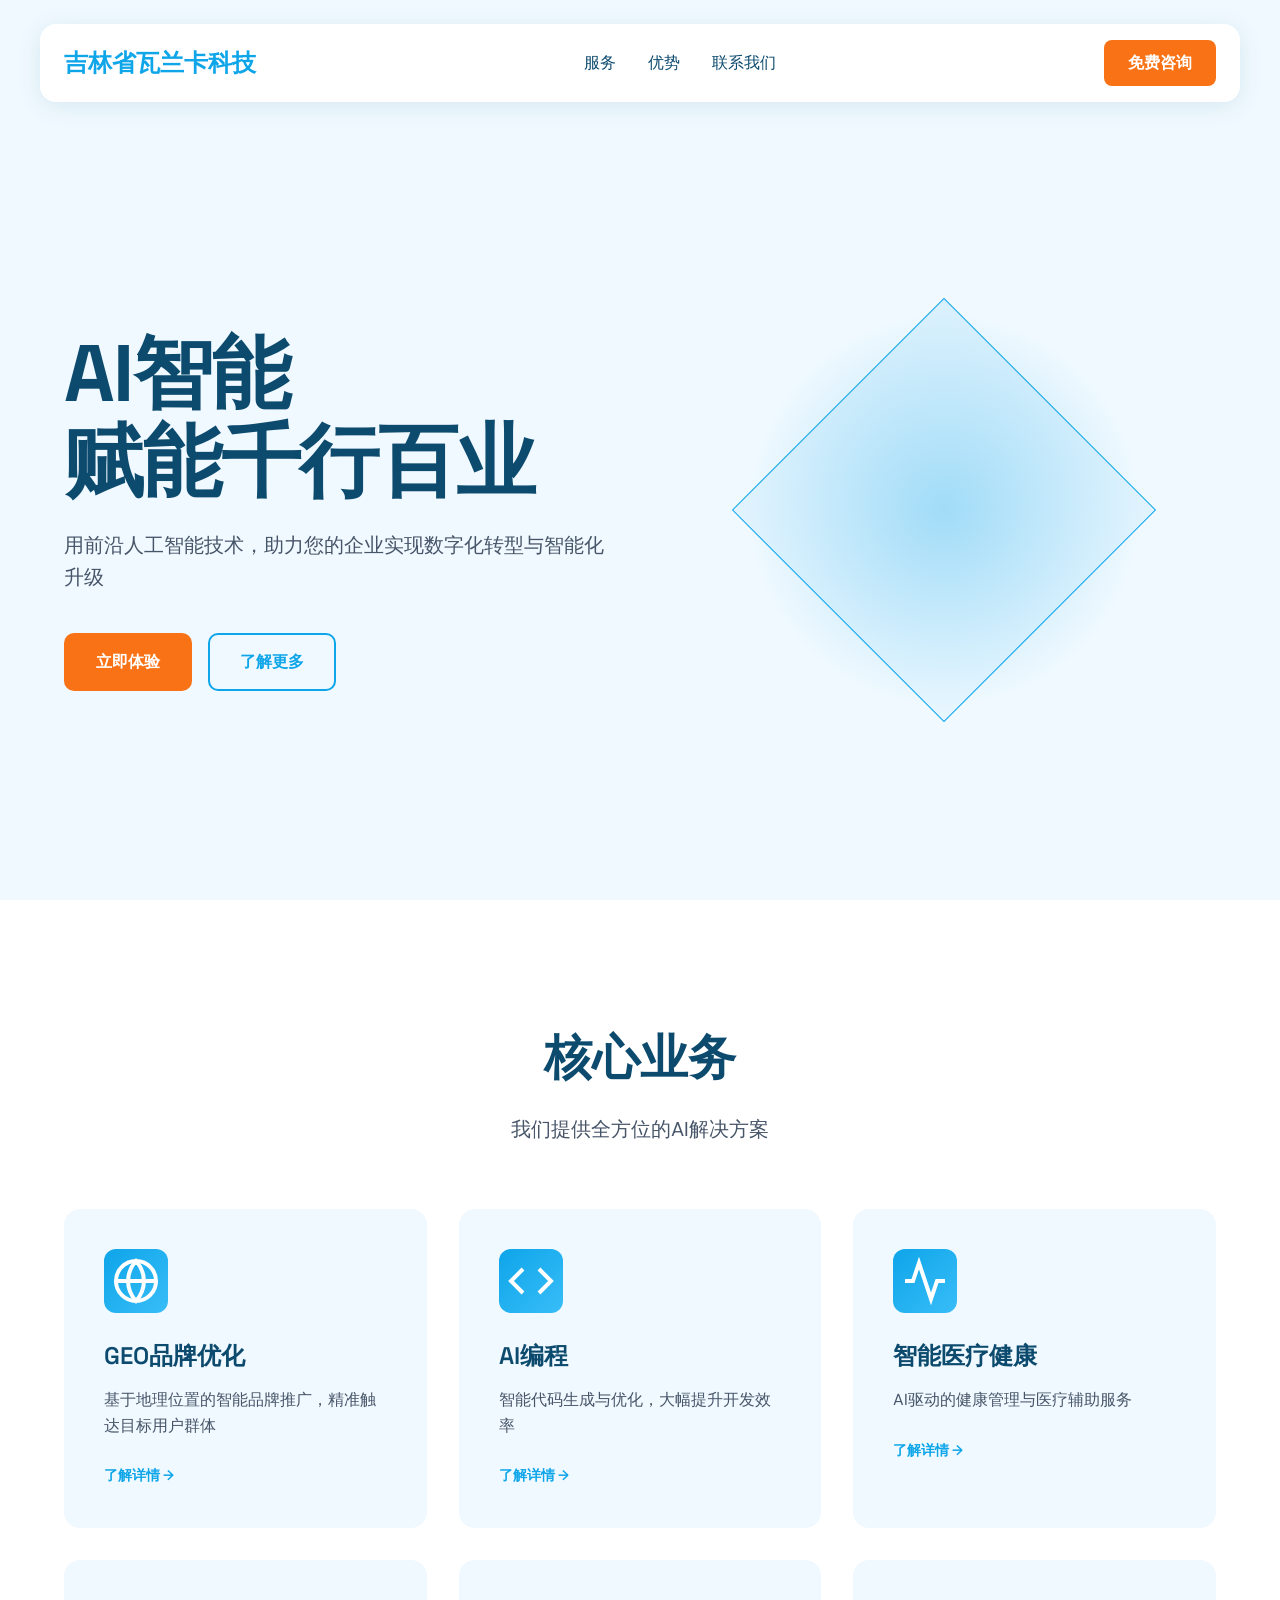
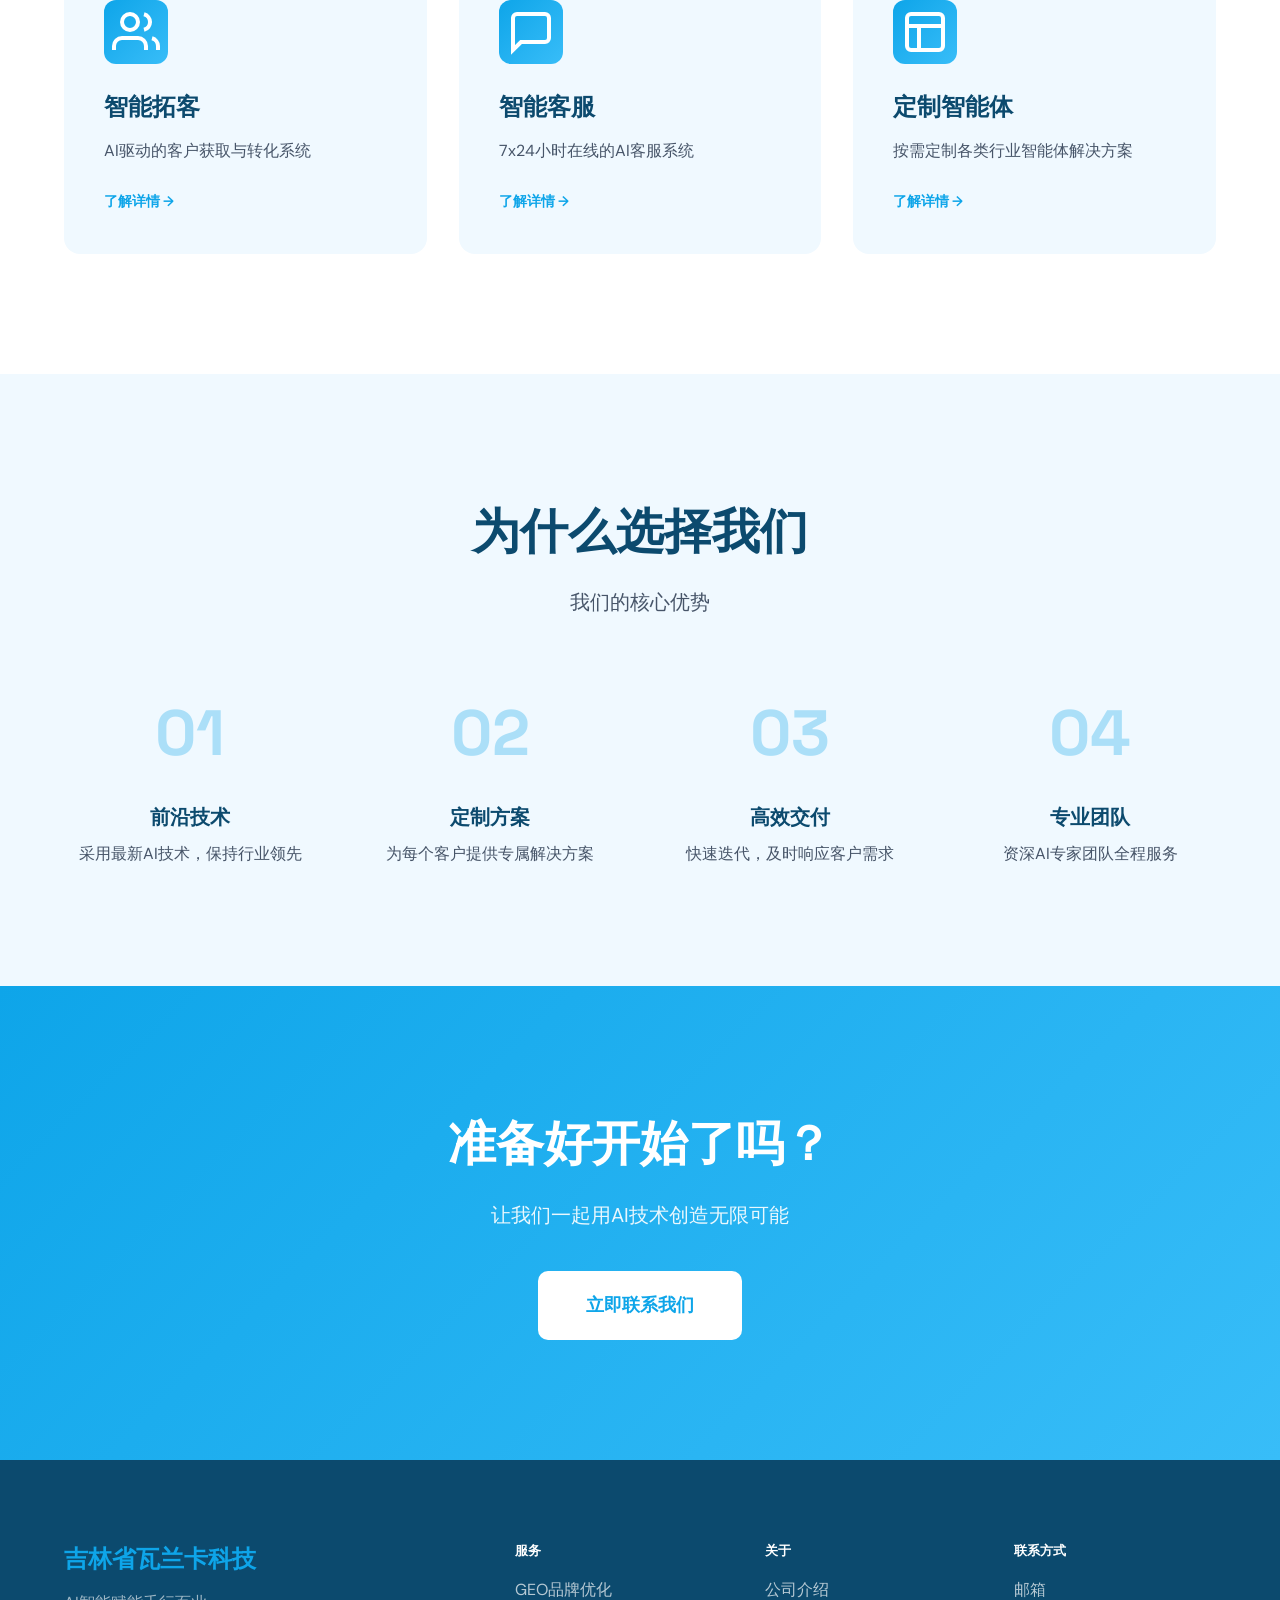
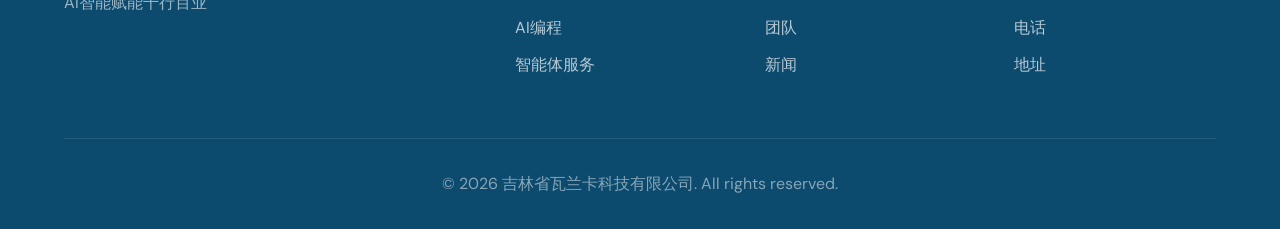
==== index.html @ bb0b6fd9 "01" ====
<!DOCTYPE html>
<html lang="zh-CN">
<head>
    <meta charset="UTF-8">
    <meta name="viewport" content="width=device-width, initial-scale=1.0">
    <title>吉林省瓦兰卡科技有限公司 - AI智能赋能千行百业</title>
    <link rel="stylesheet" href="styles.css">
    <link href="https://fonts.googleapis.com/css2?family=DM+Sans:wght@400;500;700&family=Space+Grotesk:wght@400;500;600;700&display=swap" rel="stylesheet">
</head>
<body>
    <nav class="navbar">
        <div class="nav-container">
            <div class="nav-logo">吉林省瓦兰卡科技</div>
            <div class="nav-menu">
                <a href="#services" class="nav-link">服务</a>
                <a href="#advantages" class="nav-link">优势</a>
                <a href="contact.html" class="nav-link">联系我们</a>
            </div>
            <a href="contact.html" class="nav-cta">免费咨询</a>
        </div>
    </nav>

    <section class="hero">
        <div class="hero-container">
            <div class="hero-content">
                <h1 class="hero-title">AI智能<br>赋能千行百业</h1>
                <p class="hero-subtitle">用前沿人工智能技术，助力您的企业实现数字化转型与智能化升级</p>
                <div class="hero-actions">
                    <a href="contact.html" class="btn-primary">立即体验</a>
                    <a href="#services" class="btn-secondary">了解更多</a>
                </div>
            </div>
            <div class="hero-visual">
                <div class="visual-glow"></div>
                <div class="visual-grid"></div>
            </div>
        </div>
    </section>

    <section id="services" class="services">
        <div class="container">
            <div class="section-header">
                <h2 class="section-title">核心业务</h2>
                <p class="section-subtitle">我们提供全方位的AI解决方案</p>
            </div>
            <div class="services-grid">
                <a href="geo-brand-optimization.html" class="service-card">
                    <div class="service-icon">
                        <svg width="48" height="48" viewBox="0 0 24 24" fill="none" stroke="currentColor" stroke-width="2">
                            <circle cx="12" cy="12" r="10"></circle>
                            <line x1="2" y1="12" x2="22" y2="12"></line>
                            <path d="M12 2a15.3 15.3 0 0 1 4 10 15.3 15.3 0 0 1-4 10 15.3 15.3 0 0 1-4-10 15.3 15.3 0 0 1 4-10z"></path>
                        </svg>
                    </div>
                    <h3 class="service-title">GEO品牌优化</h3>
                    <p class="service-desc">基于地理位置的智能品牌推广，精准触达目标用户群体</p>
                    <div class="service-button">了解详情 →</div>
                </a>
                <a href="ai-programming.html" class="service-card">
                    <div class="service-icon">
                        <svg width="48" height="48" viewBox="0 0 24 24" fill="none" stroke="currentColor" stroke-width="2">
                            <polyline points="16 18 22 12 16 6"></polyline>
                            <polyline points="8 6 2 12 8 18"></polyline>
                        </svg>
                    </div>
                    <h3 class="service-title">AI编程</h3>
                    <p class="service-desc">智能代码生成与优化，大幅提升开发效率</p>
                    <div class="service-button">了解详情 →</div>
                </a>
                <a href="ai-healthcare.html" class="service-card">
                    <div class="service-icon">
                        <svg width="48" height="48" viewBox="0 0 24 24" fill="none" stroke="currentColor" stroke-width="2">
                            <path d="M22 12h-4l-3 9L9 3l-3 9H2"></path>
                        </svg>
                    </div>
                    <h3 class="service-title">智能医疗健康</h3>
                    <p class="service-desc">AI驱动的健康管理与医疗辅助服务</p>
                    <div class="service-button">了解详情 →</div>
                </a>
                <a href="ai-customer-acquisition.html" class="service-card">
                    <div class="service-icon">
                        <svg width="48" height="48" viewBox="0 0 24 24" fill="none" stroke="currentColor" stroke-width="2">
                            <path d="M17 21v-2a4 4 0 0 0-4-4H5a4 4 0 0 0-4 4v2"></path>
                            <circle cx="9" cy="7" r="4"></circle>
                            <path d="M23 21v-2a4 4 0 0 0-3-3.87"></path>
                            <path d="M16 3.13a4 4 0 0 1 0 7.75"></path>
                        </svg>
                    </div>
                    <h3 class="service-title">智能拓客</h3>
                    <p class="service-desc">AI驱动的客户获取与转化系统</p>
                    <div class="service-button">了解详情 →</div>
                </a>
                <a href="ai-customer-service.html" class="service-card">
                    <div class="service-icon">
                        <svg width="48" height="48" viewBox="0 0 24 24" fill="none" stroke="currentColor" stroke-width="2">
                            <path d="M21 15a2 2 0 0 1-2 2H7l-4 4V5a2 2 0 0 1 2-2h14a2 2 0 0 1 2 2z"></path>
                        </svg>
                    </div>
                    <h3 class="service-title">智能客服</h3>
                    <p class="service-desc">7x24小时在线的AI客服系统</p>
                    <div class="service-button">了解详情 →</div>
                </a>
                <a href="custom-ai-agents.html" class="service-card">
                    <div class="service-icon">
                        <svg width="48" height="48" viewBox="0 0 24 24" fill="none" stroke="currentColor" stroke-width="2">
                            <rect x="3" y="3" width="18" height="18" rx="2" ry="2"></rect>
                            <line x1="3" y1="9" x2="21" y2="9"></line>
                            <line x1="9" y1="21" x2="9" y2="9"></line>
                        </svg>
                    </div>
                    <h3 class="service-title">定制智能体</h3>
                    <p class="service-desc">按需定制各类行业智能体解决方案</p>
                    <div class="service-button">了解详情 →</div>
                </a>
            </div>
        </div>
    </section>

    <section id="advantages" class="advantages">
        <div class="container">
            <div class="section-header">
                <h2 class="section-title">为什么选择我们</h2>
                <p class="section-subtitle">我们的核心优势</p>
            </div>
            <div class="advantages-grid">
                <div class="advantage-item">
                    <div class="advantage-number">01</div>
                    <h3 class="advantage-title">前沿技术</h3>
                    <p class="advantage-desc">采用最新AI技术，保持行业领先</p>
                </div>
                <div class="advantage-item">
                    <div class="advantage-number">02</div>
                    <h3 class="advantage-title">定制方案</h3>
                    <p class="advantage-desc">为每个客户提供专属解决方案</p>
                </div>
                <div class="advantage-item">
                    <div class="advantage-number">03</div>
                    <h3 class="advantage-title">高效交付</h3>
                    <p class="advantage-desc">快速迭代，及时响应客户需求</p>
                </div>
                <div class="advantage-item">
                    <div class="advantage-number">04</div>
                    <h3 class="advantage-title">专业团队</h3>
                    <p class="advantage-desc">资深AI专家团队全程服务</p>
                </div>
            </div>
        </div>
    </section>

    <section id="contact" class="contact">
        <div class="container">
            <div class="contact-content">
                <h2 class="contact-title">准备好开始了吗？</h2>
                <p class="contact-desc">让我们一起用AI技术创造无限可能</p>
                <a href="contact.html" class="btn-primary btn-large">立即联系我们</a>
            </div>
        </div>
    </section>

    <footer class="footer">
        <div class="container">
            <div class="footer-grid">
                <div class="footer-col">
                    <h4 class="footer-title">吉林省瓦兰卡科技</h4>
                    <p class="footer-desc">AI智能赋能千行百业</p>
                </div>
                <div class="footer-col">
                    <h5 class="footer-heading">服务</h5>
                    <a href="#" class="footer-link">GEO品牌优化</a>
                    <a href="#" class="footer-link">AI编程</a>
                    <a href="#" class="footer-link">智能体服务</a>
                </div>
                <div class="footer-col">
                    <h5 class="footer-heading">关于</h5>
                    <a href="#" class="footer-link">公司介绍</a>
                    <a href="#" class="footer-link">团队</a>
                    <a href="#" class="footer-link">新闻</a>
                </div>
                <div class="footer-col">
                    <h5 class="footer-heading">联系方式</h5>
                    <a href="#" class="footer-link">邮箱</a>
                    <a href="#" class="footer-link">电话</a>
                    <a href="#" class="footer-link">地址</a>
                </div>
            </div>
            <div class="footer-bottom">
                <p>&copy; 2026 吉林省瓦兰卡科技有限公司. All rights reserved.</p>
            </div>
        </div>
    </footer>

    <script src="script.js"></script>
</body>
</html>
---- styles.css ----
* {
    margin: 0;
    padding: 0;
    box-sizing: border-box;
}

:root {
    --primary: #0EA5E9;
    --secondary: #38BDF8;
    --cta: #F97316;
    --bg: #F0F9FF;
    --text: #0C4A6E;
    --text-light: #475569;
    --white: #FFFFFF;
    --shadow: rgba(12, 74, 110, 0.1);
}

html {
    scroll-behavior: smooth;
}

body {
    font-family: 'DM Sans', sans-serif;
    background-color: var(--bg);
    color: var(--text);
    line-height: 1.6;
}

.container {
    max-width: 1200px;
    margin: 0 auto;
    padding: 0 24px;
}

.navbar {
    position: fixed;
    top: 24px;
    left: 50%;
    transform: translateX(-50%);
    width: calc(100% - 48px);
    max-width: 1200px;
    background: rgba(255, 255, 255, 0.95);
    backdrop-filter: blur(20px);
    border-radius: 16px;
    box-shadow: 0 4px 24px var(--shadow);
    z-index: 1000;
    padding: 16px 24px;
}

.nav-container {
    display: flex;
    justify-content: space-between;
    align-items: center;
}

.nav-logo {
    font-family: 'Space Grotesk', sans-serif;
    font-size: 1.5rem;
    font-weight: 700;
    color: var(--primary);
}

.nav-menu {
    display: flex;
    gap: 32px;
}

.nav-link {
    color: var(--text);
    text-decoration: none;
    font-weight: 500;
    transition: color 0.2s ease;
    cursor: pointer;
}

.nav-link:hover {
    color: var(--primary);
}

.nav-cta {
    background: var(--cta);
    color: var(--white);
    border: none;
    padding: 10px 24px;
    border-radius: 8px;
    font-weight: 600;
    cursor: pointer;
    transition: transform 0.2s ease, box-shadow 0.2s ease;
    text-decoration: none;
    display: inline-block;
}

.nav-cta:hover {
    transform: translateY(-2px);
    box-shadow: 0 8px 20px rgba(249, 115, 22, 0.3);
}

.hero {
    min-height: 100vh;
    display: flex;
    align-items: center;
    padding-top: 120px;
    position: relative;
    overflow: hidden;
}

.hero-container {
    max-width: 1200px;
    margin: 0 auto;
    padding: 0 24px;
    display: grid;
    grid-template-columns: 1fr 1fr;
    gap: 64px;
    align-items: center;
}

.hero-title {
    font-family: 'Space Grotesk', sans-serif;
    font-size: clamp(3rem, 10vw, 5rem);
    font-weight: 700;
    line-height: 1.1;
    letter-spacing: -0.02em;
    margin-bottom: 24px;
}

.hero-subtitle {
    font-size: 1.25rem;
    color: var(--text-light);
    margin-bottom: 40px;
}

.hero-actions {
    display: flex;
    gap: 16px;
    flex-wrap: wrap;
}

.btn-primary {
    background: var(--cta);
    color: var(--white);
    border: none;
    padding: 16px 32px;
    border-radius: 10px;
    font-size: 1rem;
    font-weight: 600;
    cursor: pointer;
    transition: all 0.2s ease;
    text-decoration: none;
    display: inline-block;
}

.btn-primary:hover {
    transform: translateY(-2px);
    box-shadow: 0 12px 28px rgba(249, 115, 22, 0.35);
}

.btn-secondary {
    background: transparent;
    color: var(--primary);
    border: 2px solid var(--primary);
    padding: 14px 30px;
    border-radius: 10px;
    font-size: 1rem;
    font-weight: 600;
    cursor: pointer;
    transition: all 0.2s ease;
    text-decoration: none;
    display: inline-block;
}

.btn-secondary:hover {
    background: var(--primary);
    color: var(--white);
}

.btn-large {
    padding: 20px 48px;
    font-size: 1.125rem;
}

.hero-visual {
    position: relative;
    height: 500px;
    display: flex;
    align-items: center;
    justify-content: center;
}

.visual-glow {
    position: absolute;
    width: 400px;
    height: 400px;
    background: radial-gradient(circle, rgba(14, 165, 233, 0.3) 0%, transparent 70%);
    border-radius: 50%;
    animation: pulse 4s ease-in-out infinite;
}

.visual-grid {
    position: relative;
    width: 300px;
    height: 300px;
    border: 1px solid var(--primary);
    background: linear-gradient(135deg, rgba(14, 165, 233, 0.1) 0%, rgba(56, 189, 248, 0.05) 100%);
    transform: rotate(45deg);
    animation: rotate 20s linear infinite;
}

@keyframes pulse {
    0%, 100% { transform: scale(1); opacity: 0.6; }
    50% { transform: scale(1.2); opacity: 0.3; }
}

@keyframes rotate {
    from { transform: rotate(45deg); }
    to { transform: rotate(405deg); }
}

.section-header {
    text-align: center;
    margin-bottom: 64px;
}

.section-title {
    font-family: 'Space Grotesk', sans-serif;
    font-size: 3rem;
    font-weight: 700;
    margin-bottom: 16px;
}

.section-subtitle {
    font-size: 1.25rem;
    color: var(--text-light);
}

.services {
    padding: 120px 0;
    background: var(--white);
}

.services-grid {
    display: grid;
    grid-template-columns: repeat(3, 1fr);
    gap: 32px;
}

.service-card {
    background: var(--bg);
    padding: 40px;
    border-radius: 16px;
    transition: all 0.3s ease;
    cursor: pointer;
    text-decoration: none;
    color: inherit;
    display: block;
}

.service-card:hover {
    transform: translateY(-8px);
    box-shadow: 0 20px 40px var(--shadow);
}

.service-icon {
    width: 64px;
    height: 64px;
    background: linear-gradient(135deg, var(--primary), var(--secondary));
    border-radius: 12px;
    display: flex;
    align-items: center;
    justify-content: center;
    color: var(--white);
    margin-bottom: 24px;
}

.service-title {
    font-family: 'Space Grotesk', sans-serif;
    font-size: 1.5rem;
    font-weight: 600;
    margin-bottom: 12px;
}

.service-desc {
    color: var(--text-light);
    margin-bottom: 24px;
}

.service-button {
    display: inline-block;
    color: var(--primary);
    font-weight: 600;
    font-size: 0.875rem;
    transition: transform 0.2s ease;
}

.service-card:hover .service-button {
    transform: translateX(8px);
}

.advantages {
    padding: 120px 0;
}

.advantages-grid {
    display: grid;
    grid-template-columns: repeat(4, 1fr);
    gap: 48px;
}

.advantage-item {
    text-align: center;
}

.advantage-number {
    font-family: 'Space Grotesk', sans-serif;
    font-size: 4rem;
    font-weight: 700;
    color: var(--primary);
    opacity: 0.3;
    margin-bottom: 16px;
}

.advantage-title {
    font-family: 'Space Grotesk', sans-serif;
    font-size: 1.25rem;
    font-weight: 600;
    margin-bottom: 8px;
}

.advantage-desc {
    color: var(--text-light);
}

.service-detail {
    padding: 80px 0;
    background: var(--white);
}

.detail-content {
    max-width: 800px;
    margin: 0 auto;
}

.detail-content h2 {
    font-family: 'Space Grotesk', sans-serif;
    font-size: 2rem;
    font-weight: 700;
    margin-bottom: 24px;
    color: var(--text);
}

.detail-content h3 {
    font-family: 'Space Grotesk', sans-serif;
    font-size: 1.5rem;
    font-weight: 600;
    margin: 40px 0 16px;
    color: var(--text);
}

.detail-content p {
    font-size: 1.125rem;
    line-height: 1.7;
    color: var(--text-light);
    margin-bottom: 24px;
}

.detail-content ul {
    list-style: none;
    margin: 24px 0;
}

.detail-content ul li {
    position: relative;
    padding-left: 32px;
    margin-bottom: 12px;
    font-size: 1.125rem;
    color: var(--text-light);
}

.detail-content ul li::before {
    content: '✓';
    position: absolute;
    left: 0;
    color: var(--primary);
    font-weight: bold;
    font-size: 1.25rem;
}

.contact-info {
    padding: 80px 0;
    background: var(--white);
}

.contact-grid {
    display: grid;
    grid-template-columns: repeat(4, 1fr);
    gap: 32px;
}

.contact-item {
    text-align: center;
    padding: 40px 24px;
    background: var(--bg);
    border-radius: 16px;
    transition: all 0.3s ease;
}

.contact-item:hover {
    transform: translateY(-8px);
    box-shadow: 0 20px 40px var(--shadow);
}

.contact-icon {
    width: 64px;
    height: 64px;
    background: linear-gradient(135deg, var(--primary), var(--secondary));
    border-radius: 12px;
    display: flex;
    align-items: center;
    justify-content: center;
    color: var(--white);
    margin: 0 auto 24px;
}

.contact-title {
    font-family: 'Space Grotesk', sans-serif;
    font-size: 1.25rem;
    font-weight: 600;
    margin-bottom: 8px;
}

.contact-value {
    color: var(--text-light);
}

.contact-form {
    padding: 80px 0;
    background: var(--bg);
}

.form-content {
    max-width: 600px;
    margin: 0 auto;
}

.form-content h2 {
    font-family: 'Space Grotesk', sans-serif;
    font-size: 2rem;
    font-weight: 700;
    margin-bottom: 40px;
    text-align: center;
}

.form-group {
    margin-bottom: 24px;
}

.form-group label {
    display: block;
    font-weight: 600;
    margin-bottom: 8px;
    color: var(--text);
}

.form-group input,
.form-group textarea {
    width: 100%;
    padding: 12px 16px;
    border: 2px solid rgba(14, 165, 233, 0.2);
    border-radius: 8px;
    font-size: 1rem;
    transition: all 0.2s ease;
}

.form-group input:focus,
.form-group textarea:focus {
    outline: none;
    border-color: var(--primary);
    box-shadow: 0 0 0 3px rgba(14, 165, 233, 0.1);
}

.form-group textarea {
    resize: vertical;
    min-height: 120px;
}

.contact {
    padding: 120px 0;
    background: linear-gradient(135deg, var(--primary) 0%, var(--secondary) 100%);
    text-align: center;
}

.contact-content {
    max-width: 600px;
    margin: 0 auto;
}

.contact-title {
    font-family: 'Space Grotesk', sans-serif;
    font-size: 3rem;
    font-weight: 700;
    color: var(--white);
    margin-bottom: 16px;
}

.contact-desc {
    font-size: 1.25rem;
    color: rgba(255, 255, 255, 0.9);
    margin-bottom: 40px;
}

.contact .btn-primary {
    background: var(--white);
    color: var(--primary);
}

.contact .btn-primary:hover {
    box-shadow: 0 12px 28px rgba(0, 0, 0, 0.2);
}

.footer {
    padding: 80px 0 32px;
    background: var(--text);
    color: rgba(255, 255, 255, 0.8);
}

.footer-grid {
    display: grid;
    grid-template-columns: 2fr 1fr 1fr 1fr;
    gap: 48px;
    margin-bottom: 48px;
}

.footer-title {
    font-family: 'Space Grotesk', sans-serif;
    font-size: 1.5rem;
    font-weight: 700;
    color: var(--primary);
    margin-bottom: 12px;
}

.footer-desc {
    color: rgba(255, 255, 255, 0.6);
}

.footer-heading {
    font-weight: 600;
    margin-bottom: 16px;
    color: var(--white);
}

.footer-link {
    display: block;
    color: rgba(255, 255, 255, 0.7);
    text-decoration: none;
    margin-bottom: 12px;
    transition: color 0.2s ease;
    cursor: pointer;
}

.footer-link:hover {
    color: var(--primary);
}

.footer-bottom {
    padding-top: 32px;
    border-top: 1px solid rgba(255, 255, 255, 0.1);
    text-align: center;
    color: rgba(255, 255, 255, 0.5);
}

@media (max-width: 1024px) {
    .hero-container {
        grid-template-columns: 1fr;
        text-align: center;
    }
    
    .hero-visual {
        height: 300px;
        order: -1;
    }
    
    .hero-actions {
        justify-content: center;
    }
    
    .services-grid {
        grid-template-columns: repeat(2, 1fr);
    }
    
    .advantages-grid {
        grid-template-columns: repeat(2, 1fr);
    }
    
    .footer-grid {
        grid-template-columns: repeat(2, 1fr);
    }
}

@media (max-width: 768px) {
    .navbar {
        top: 16px;
        width: calc(100% - 32px);
    }
    
    .nav-menu {
        display: none;
    }
    
    .services-grid {
        grid-template-columns: 1fr;
    }
    
    .advantages-grid {
        grid-template-columns: 1fr;
    }
    
    .contact-grid {
        grid-template-columns: 1fr;
    }
    
    .footer-grid {
        grid-template-columns: 1fr;
        text-align: center;
    }
    
    .section-title {
        font-size: 2rem;
    }
    
    .contact-title {
        font-size: 2rem;
    }
    
    .hero-actions {
        flex-direction: column;
        align-items: center;
    }
    
    .btn-primary,
    .btn-secondary {
        width: 100%;
        text-align: center;
    }
}
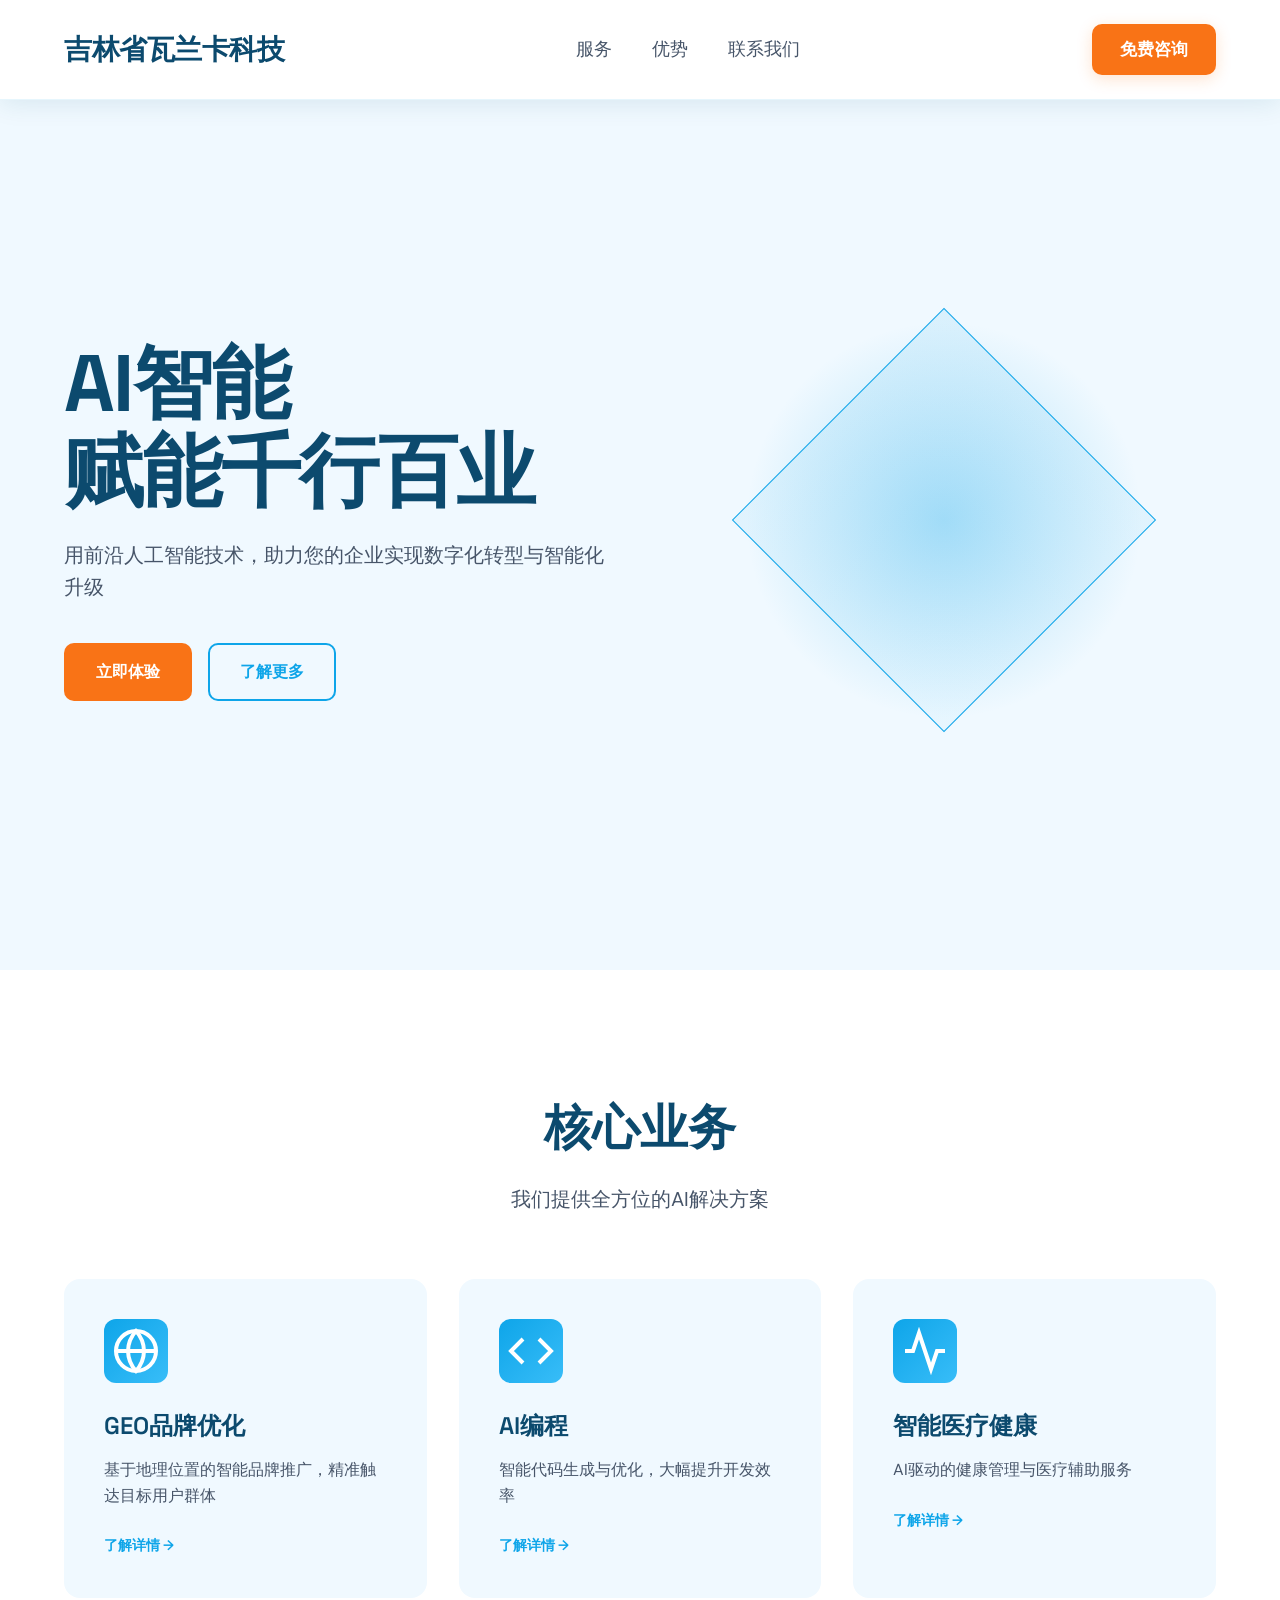
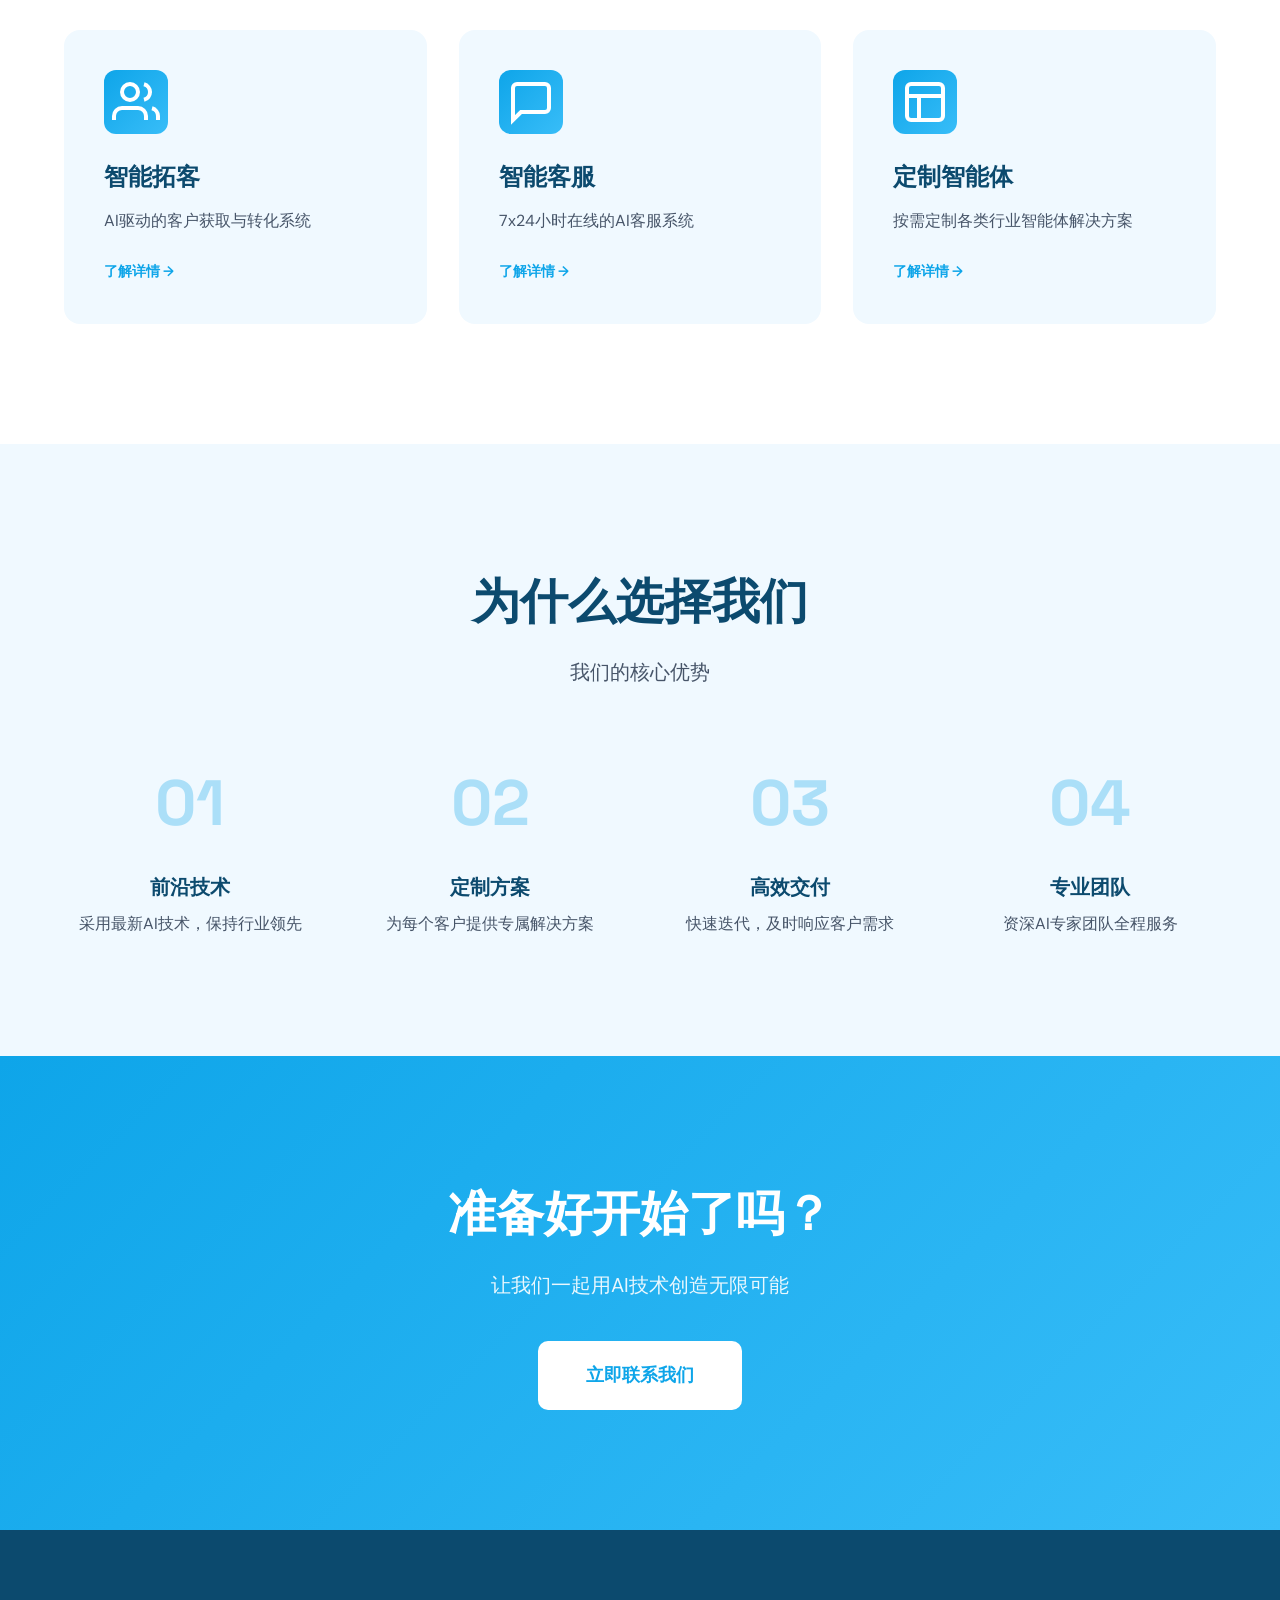
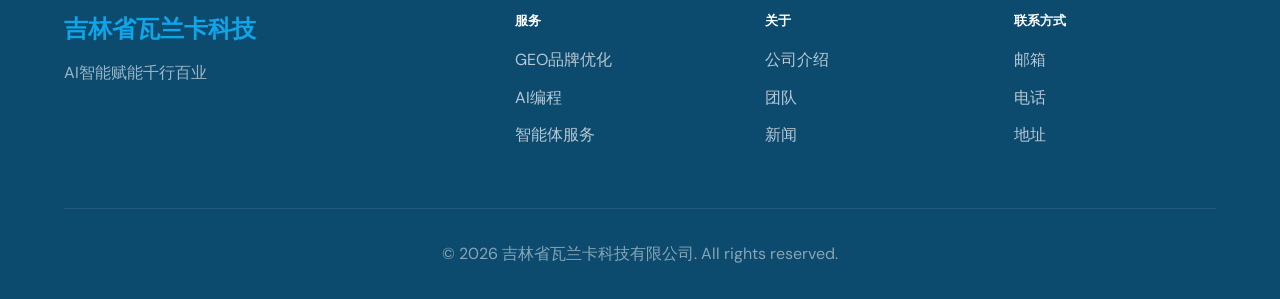
==== commit 00e72baa: "13" ====
--- a/index.html
+++ b/index.html
@@ -3,7 +3,10 @@
 <head>
     <meta charset="UTF-8">
     <meta name="viewport" content="width=device-width, initial-scale=1.0">
-    <title>吉林省瓦兰卡科技有限公司 - AI智能赋能千行百业</title>
+    <meta name="baidu-site-verification" content="codeva-WSMt9Bp4y4" />
+    <title>瓦兰卡人工智能科技有限公司 - AI智能赋能千行百业</title>
+    <meta name="description" content="瓦兰卡人工智能科技有限公司，专注于AI技术研发与应用，提供智能解决方案。">
+    <meta name="keywords" content="瓦兰卡人工智能, AI科技, 智能解决方案">
     <link rel="stylesheet" href="styles.css">
     <link href="https://fonts.googleapis.com/css2?family=DM+Sans:wght@400;500;700&family=Space+Grotesk:wght@400;500;600;700&display=swap" rel="stylesheet">
 </head>
--- a/styles.css
+++ b/styles.css
@@ -2,6 +2,11 @@
     margin: 0;
     padding: 0;
     box-sizing: border-box;
+}
+
+section {
+    margin: 0;
+    padding: 0;
 }
 
 :root {
@@ -24,6 +29,7 @@
     background-color: var(--bg);
     color: var(--text);
     line-height: 1.6;
+    padding-top: 70px;
 }
 
 .container {
@@ -34,60 +40,86 @@
 
 .navbar {
     position: fixed;
-    top: 24px;
-    left: 50%;
-    transform: translateX(-50%);
-    width: calc(100% - 48px);
-    max-width: 1200px;
-    background: rgba(255, 255, 255, 0.95);
+    top: 0;
+    left: 0;
+    right: 0;
+    background: rgba(255, 255, 255, 0.98);
     backdrop-filter: blur(20px);
-    border-radius: 16px;
-    box-shadow: 0 4px 24px var(--shadow);
+    border-bottom: 1px solid rgba(14, 165, 233, 0.1);
     z-index: 1000;
-    padding: 16px 24px;
+    padding: 24px 0;
+    transition: all 0.3s ease;
+    transform: translateY(0);
+}
+
+.navbar.hidden {
+    transform: translateY(-100%);
 }
 
 .nav-container {
     display: flex;
     justify-content: space-between;
     align-items: center;
+    max-width: 1200px;
+    margin: 0 auto;
+    padding: 0 24px;
 }
 
 .nav-logo {
     font-family: 'Space Grotesk', sans-serif;
-    font-size: 1.5rem;
-    font-weight: 700;
-    color: var(--primary);
+    font-size: 1.75rem;
+    font-weight: 700;
+    color: var(--text);
+    letter-spacing: -0.5px;
 }
 
 .nav-menu {
     display: flex;
-    gap: 32px;
+    gap: 40px;
 }
 
 .nav-link {
-    color: var(--text);
+    color: var(--text-light);
     text-decoration: none;
     font-weight: 500;
-    transition: color 0.2s ease;
-    cursor: pointer;
+    transition: all 0.2s ease;
+    font-size: 1.1rem;
+    position: relative;
+    padding: 8px 0;
 }
 
 .nav-link:hover {
     color: var(--primary);
+}
+
+.nav-link::after {
+    content: '';
+    position: absolute;
+    bottom: 0;
+    left: 0;
+    width: 0;
+    height: 2px;
+    background: var(--primary);
+    transition: width 0.2s ease;
+}
+
+.nav-link:hover::after {
+    width: 100%;
 }
 
 .nav-cta {
     background: var(--cta);
     color: var(--white);
     border: none;
-    padding: 10px 24px;
-    border-radius: 8px;
+    padding: 12px 28px;
+    border-radius: 10px;
     font-weight: 600;
     cursor: pointer;
-    transition: transform 0.2s ease, box-shadow 0.2s ease;
+    transition: all 0.2s ease;
     text-decoration: none;
     display: inline-block;
+    font-size: 1.05rem;
+    box-shadow: 0 4px 16px rgba(249, 115, 22, 0.2);
 }
 
 .nav-cta:hover {
@@ -99,7 +131,6 @@
     min-height: 100vh;
     display: flex;
     align-items: center;
-    padding-top: 120px;
     position: relative;
     overflow: hidden;
 }
@@ -385,7 +416,7 @@
 }
 
 .contact-info {
-    padding: 80px 0;
+    padding: 60px 0;
     background: var(--white);
 }
 
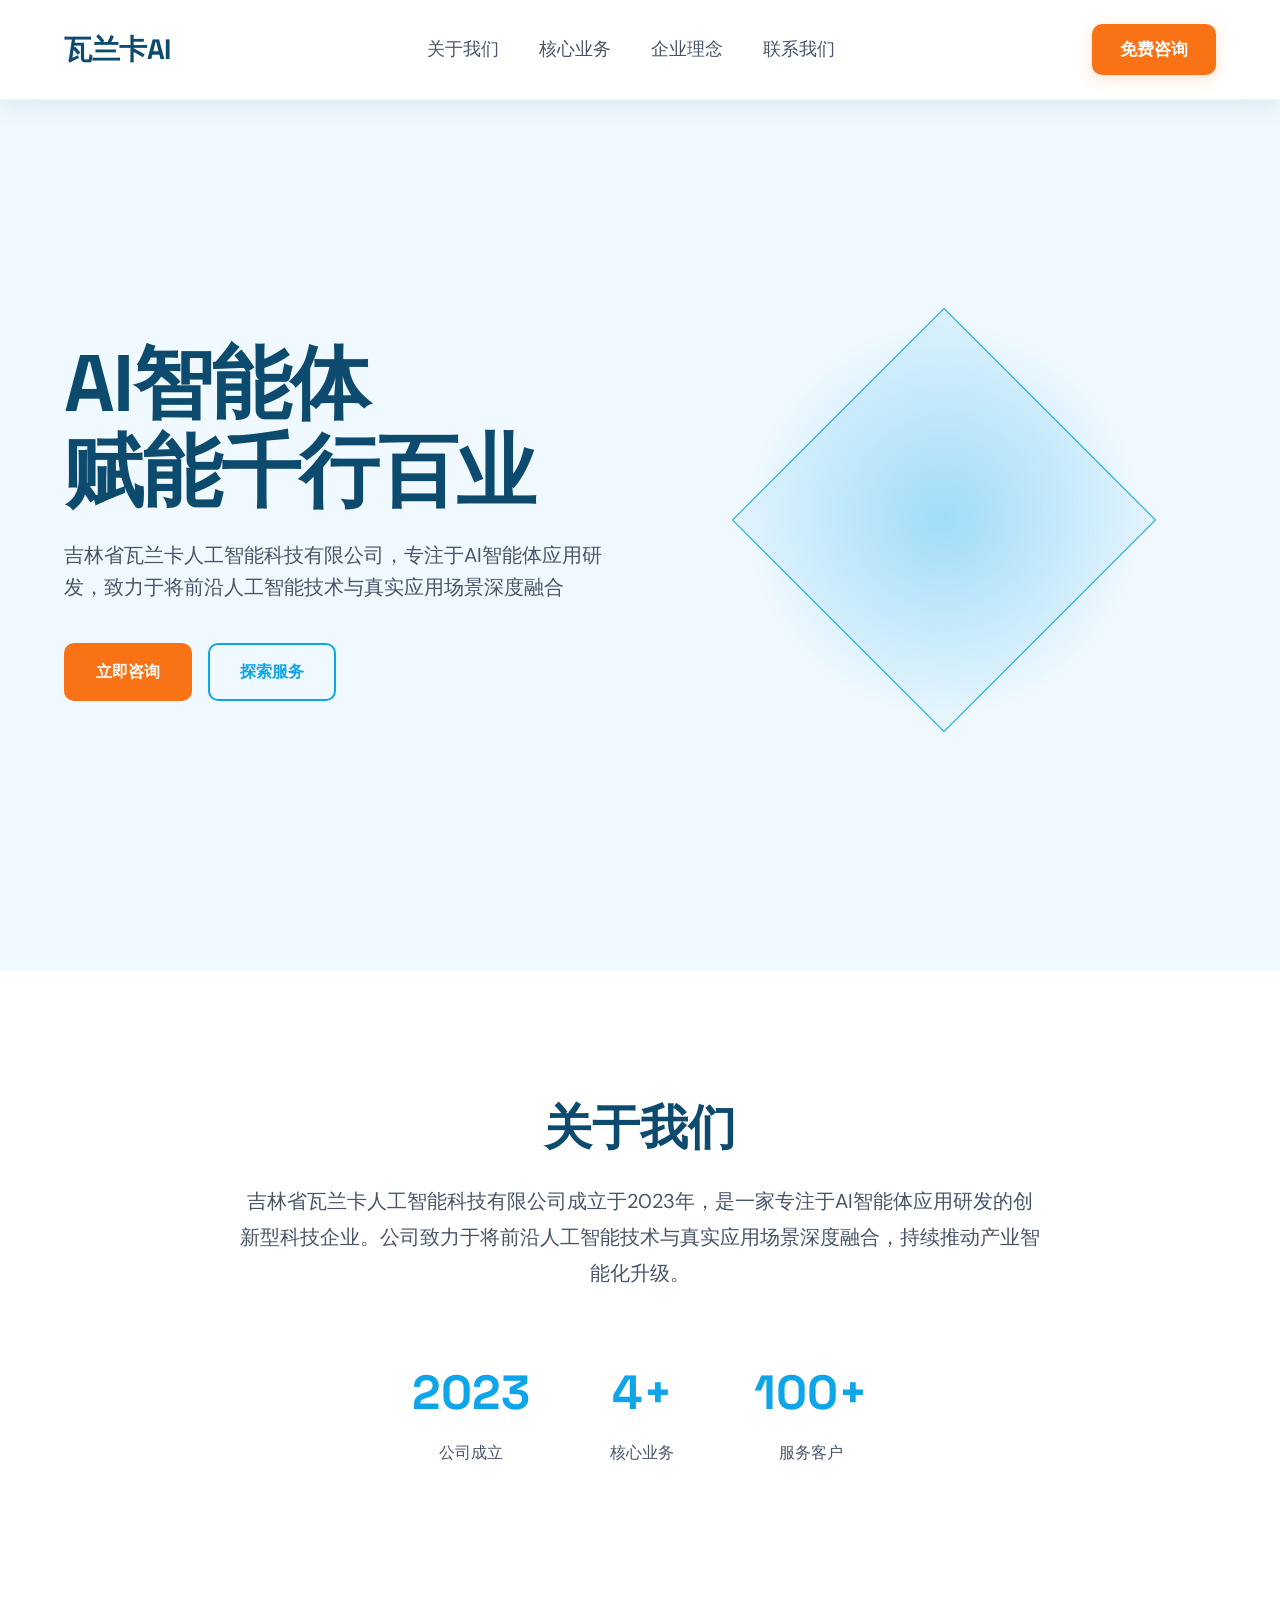
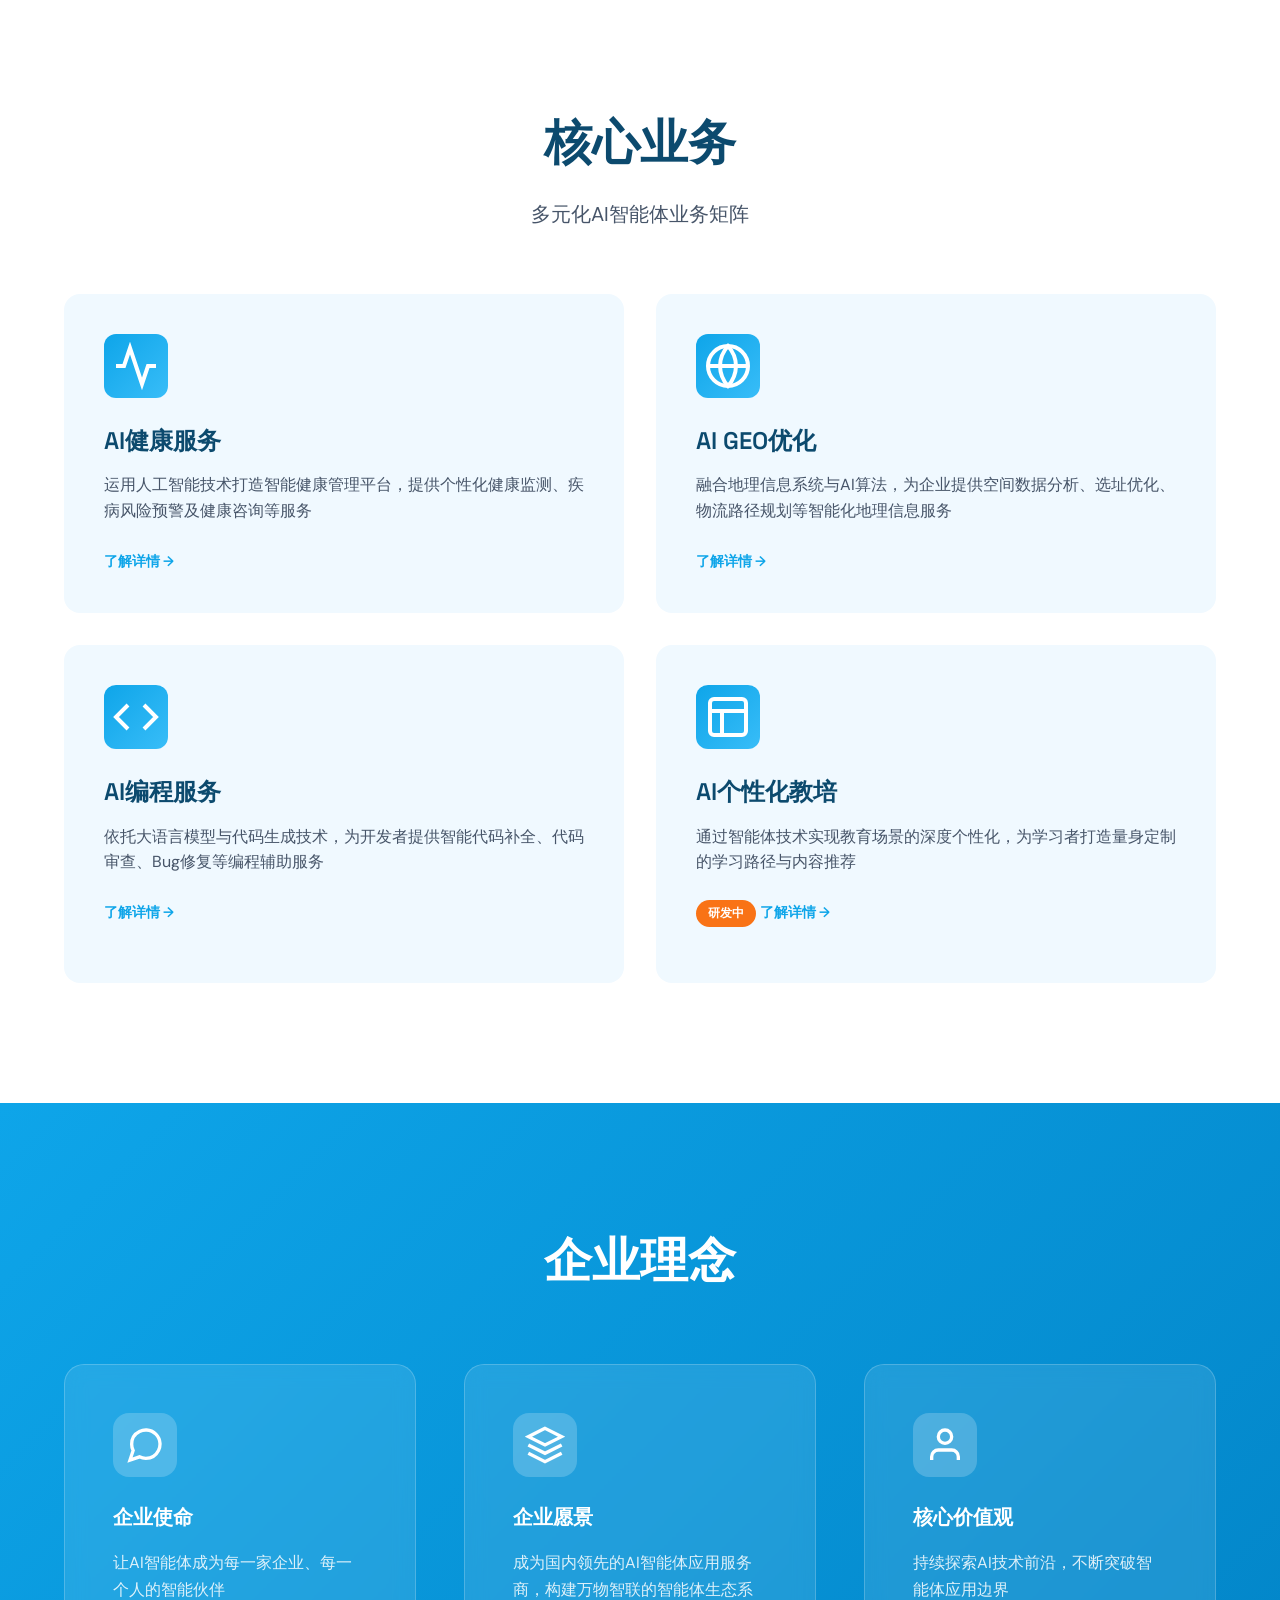
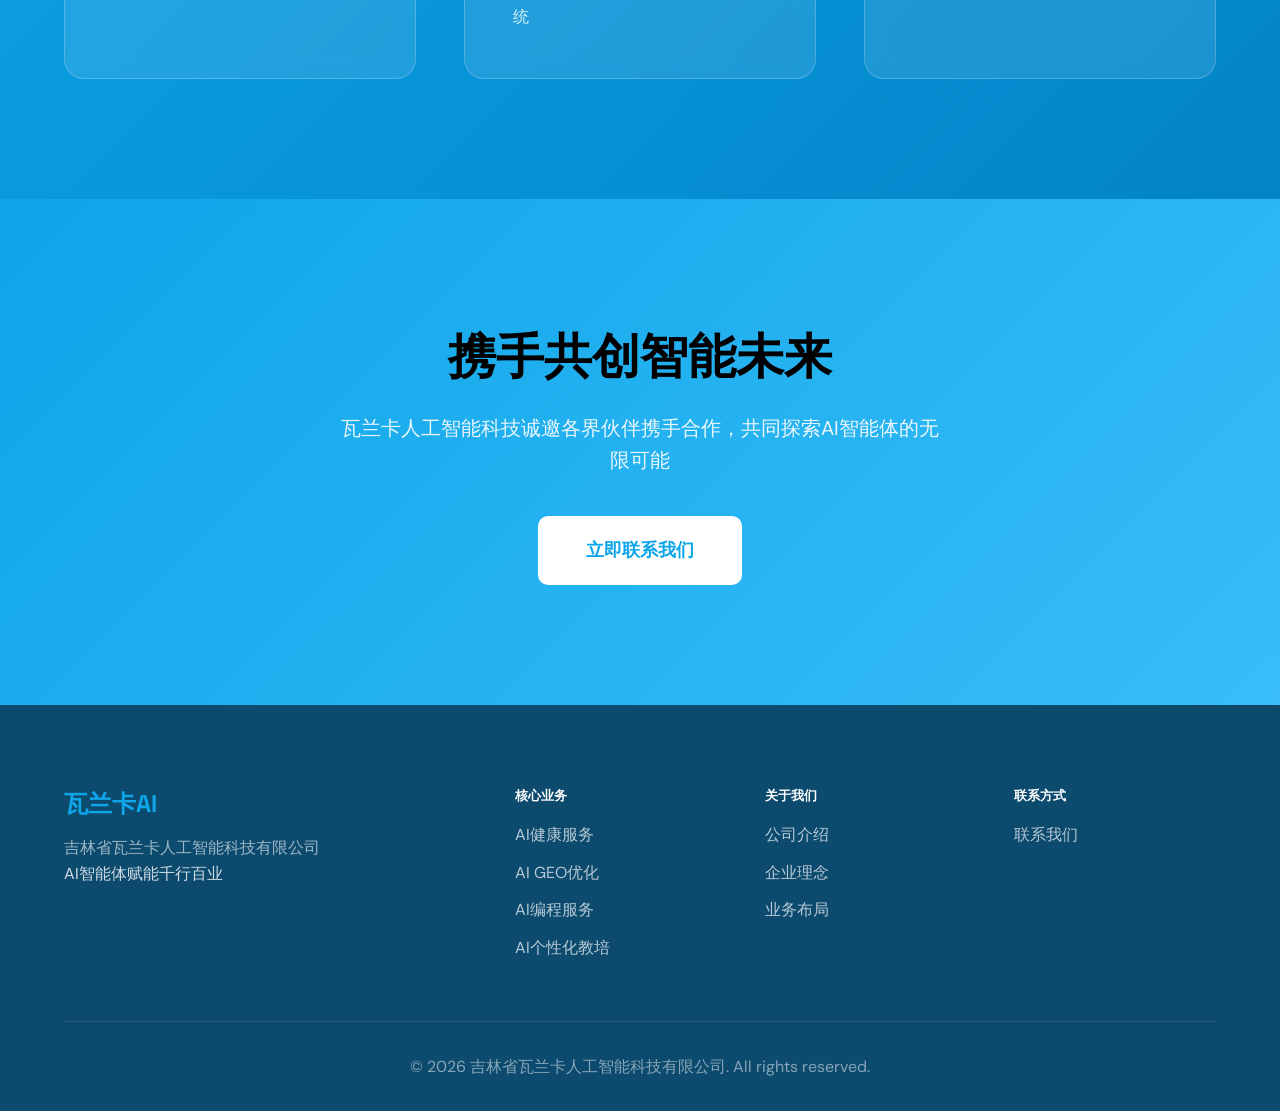
==== commit 1285d766: "22" ====
--- a/index.html
+++ b/index.html
@@ -4,19 +4,20 @@
     <meta charset="UTF-8">
     <meta name="viewport" content="width=device-width, initial-scale=1.0">
     <meta name="baidu-site-verification" content="codeva-WSMt9Bp4y4" />
-    <title>瓦兰卡人工智能科技有限公司 - AI智能赋能千行百业</title>
-    <meta name="description" content="瓦兰卡人工智能科技有限公司，专注于AI技术研发与应用，提供智能解决方案。">
-    <meta name="keywords" content="瓦兰卡人工智能, AI科技, 智能解决方案">
+    <title>吉林省瓦兰卡人工智能科技有限公司 - AI智能赋能千行百业</title>
+    <meta name="description" content="吉林省瓦兰卡人工智能科技有限公司，成立于2023年，专注于AI智能体应用研发，提供AI健康服务、AI GEO优化、AI编程服务等创新解决方案。">
+    <meta name="keywords" content="瓦兰卡人工智能, AI智能体, AI健康服务, AI GEO优化, AI编程, 智能解决方案">
     <link rel="stylesheet" href="styles.css">
     <link href="https://fonts.googleapis.com/css2?family=DM+Sans:wght@400;500;700&family=Space+Grotesk:wght@400;500;600;700&display=swap" rel="stylesheet">
 </head>
 <body>
     <nav class="navbar">
         <div class="nav-container">
-            <div class="nav-logo">吉林省瓦兰卡科技</div>
+            <div class="nav-logo">瓦兰卡AI</div>
             <div class="nav-menu">
-                <a href="#services" class="nav-link">服务</a>
-                <a href="#advantages" class="nav-link">优势</a>
+                <a href="#about" class="nav-link">关于我们</a>
+                <a href="#services" class="nav-link">核心业务</a>
+                <a href="#mission" class="nav-link">企业理念</a>
                 <a href="contact.html" class="nav-link">联系我们</a>
             </div>
             <a href="contact.html" class="nav-cta">免费咨询</a>
@@ -26,11 +27,11 @@
     <section class="hero">
         <div class="hero-container">
             <div class="hero-content">
-                <h1 class="hero-title">AI智能<br>赋能千行百业</h1>
-                <p class="hero-subtitle">用前沿人工智能技术，助力您的企业实现数字化转型与智能化升级</p>
+                <h1 class="hero-title">AI智能体<br>赋能千行百业</h1>
+                <p class="hero-subtitle">吉林省瓦兰卡人工智能科技有限公司，专注于AI智能体应用研发，致力于将前沿人工智能技术与真实应用场景深度融合</p>
                 <div class="hero-actions">
-                    <a href="contact.html" class="btn-primary">立即体验</a>
-                    <a href="#services" class="btn-secondary">了解更多</a>
+                    <a href="contact.html" class="btn-primary">立即咨询</a>
+                    <a href="#services" class="btn-secondary">探索服务</a>
                 </div>
             </div>
             <div class="hero-visual">
@@ -40,13 +41,50 @@
         </div>
     </section>
 
+    <section id="about" class="about">
+        <div class="container">
+            <div class="about-content">
+                <div class="about-text">
+                    <h2 class="section-title">关于我们</h2>
+                    <p class="about-description">
+                        吉林省瓦兰卡人工智能科技有限公司成立于2023年，是一家专注于AI智能体应用研发的创新型科技企业。公司致力于将前沿人工智能技术与真实应用场景深度融合，持续推动产业智能化升级。
+                    </p>
+                    <div class="about-stats">
+                        <div class="stat-item">
+                            <div class="stat-value">2023</div>
+                            <div class="stat-label">公司成立</div>
+                        </div>
+                        <div class="stat-item">
+                            <div class="stat-value">4+</div>
+                            <div class="stat-label">核心业务</div>
+                        </div>
+                        <div class="stat-item">
+                            <div class="stat-value">100+</div>
+                            <div class="stat-label">服务客户</div>
+                        </div>
+                    </div>
+                </div>
+            </div>
+        </div>
+    </section>
+
     <section id="services" class="services">
         <div class="container">
             <div class="section-header">
                 <h2 class="section-title">核心业务</h2>
-                <p class="section-subtitle">我们提供全方位的AI解决方案</p>
+                <p class="section-subtitle">多元化AI智能体业务矩阵</p>
             </div>
             <div class="services-grid">
+                <a href="ai-healthcare.html" class="service-card">
+                    <div class="service-icon">
+                        <svg width="48" height="48" viewBox="0 0 24 24" fill="none" stroke="currentColor" stroke-width="2">
+                            <path d="M22 12h-4l-3 9L9 3l-3 9H2"></path>
+                        </svg>
+                    </div>
+                    <h3 class="service-title">AI健康服务</h3>
+                    <p class="service-desc">运用人工智能技术打造智能健康管理平台，提供个性化健康监测、疾病风险预警及健康咨询等服务</p>
+                    <div class="service-button">了解详情 →</div>
+                </a>
                 <a href="geo-brand-optimization.html" class="service-card">
                     <div class="service-icon">
                         <svg width="48" height="48" viewBox="0 0 24 24" fill="none" stroke="currentColor" stroke-width="2">
@@ -55,8 +93,8 @@
                             <path d="M12 2a15.3 15.3 0 0 1 4 10 15.3 15.3 0 0 1-4 10 15.3 15.3 0 0 1-4-10 15.3 15.3 0 0 1 4-10z"></path>
                         </svg>
                     </div>
-                    <h3 class="service-title">GEO品牌优化</h3>
-                    <p class="service-desc">基于地理位置的智能品牌推广，精准触达目标用户群体</p>
+                    <h3 class="service-title">AI GEO优化</h3>
+                    <p class="service-desc">融合地理信息系统与AI算法，为企业提供空间数据分析、选址优化、物流路径规划等智能化地理信息服务</p>
                     <div class="service-button">了解详情 →</div>
                 </a>
                 <a href="ai-programming.html" class="service-card">
@@ -66,41 +104,8 @@
                             <polyline points="8 6 2 12 8 18"></polyline>
                         </svg>
                     </div>
-                    <h3 class="service-title">AI编程</h3>
-                    <p class="service-desc">智能代码生成与优化，大幅提升开发效率</p>
-                    <div class="service-button">了解详情 →</div>
-                </a>
-                <a href="ai-healthcare.html" class="service-card">
-                    <div class="service-icon">
-                        <svg width="48" height="48" viewBox="0 0 24 24" fill="none" stroke="currentColor" stroke-width="2">
-                            <path d="M22 12h-4l-3 9L9 3l-3 9H2"></path>
-                        </svg>
-                    </div>
-                    <h3 class="service-title">智能医疗健康</h3>
-                    <p class="service-desc">AI驱动的健康管理与医疗辅助服务</p>
-                    <div class="service-button">了解详情 →</div>
-                </a>
-                <a href="ai-customer-acquisition.html" class="service-card">
-                    <div class="service-icon">
-                        <svg width="48" height="48" viewBox="0 0 24 24" fill="none" stroke="currentColor" stroke-width="2">
-                            <path d="M17 21v-2a4 4 0 0 0-4-4H5a4 4 0 0 0-4 4v2"></path>
-                            <circle cx="9" cy="7" r="4"></circle>
-                            <path d="M23 21v-2a4 4 0 0 0-3-3.87"></path>
-                            <path d="M16 3.13a4 4 0 0 1 0 7.75"></path>
-                        </svg>
-                    </div>
-                    <h3 class="service-title">智能拓客</h3>
-                    <p class="service-desc">AI驱动的客户获取与转化系统</p>
-                    <div class="service-button">了解详情 →</div>
-                </a>
-                <a href="ai-customer-service.html" class="service-card">
-                    <div class="service-icon">
-                        <svg width="48" height="48" viewBox="0 0 24 24" fill="none" stroke="currentColor" stroke-width="2">
-                            <path d="M21 15a2 2 0 0 1-2 2H7l-4 4V5a2 2 0 0 1 2-2h14a2 2 0 0 1 2 2z"></path>
-                        </svg>
-                    </div>
-                    <h3 class="service-title">智能客服</h3>
-                    <p class="service-desc">7x24小时在线的AI客服系统</p>
+                    <h3 class="service-title">AI编程服务</h3>
+                    <p class="service-desc">依托大语言模型与代码生成技术，为开发者提供智能代码补全、代码审查、Bug修复等编程辅助服务</p>
                     <div class="service-button">了解详情 →</div>
                 </a>
                 <a href="custom-ai-agents.html" class="service-card">
@@ -111,40 +116,50 @@
                             <line x1="9" y1="21" x2="9" y2="9"></line>
                         </svg>
                     </div>
-                    <h3 class="service-title">定制智能体</h3>
-                    <p class="service-desc">按需定制各类行业智能体解决方案</p>
-                    <div class="service-button">了解详情 →</div>
-                </a>
-            </div>
-        </div>
-    </section>
-
-    <section id="advantages" class="advantages">
+                    <h3 class="service-title">AI个性化教培</h3>
+                    <p class="service-desc">通过智能体技术实现教育场景的深度个性化，为学习者打造量身定制的学习路径与内容推荐</p>
+                    <div class="service-badge">研发中</div>
+                    <div class="service-button">了解详情 →</div>
+                </a>
+            </div>
+        </div>
+    </section>
+
+    <section id="mission" class="mission">
         <div class="container">
             <div class="section-header">
-                <h2 class="section-title">为什么选择我们</h2>
-                <p class="section-subtitle">我们的核心优势</p>
-            </div>
-            <div class="advantages-grid">
-                <div class="advantage-item">
-                    <div class="advantage-number">01</div>
-                    <h3 class="advantage-title">前沿技术</h3>
-                    <p class="advantage-desc">采用最新AI技术，保持行业领先</p>
-                </div>
-                <div class="advantage-item">
-                    <div class="advantage-number">02</div>
-                    <h3 class="advantage-title">定制方案</h3>
-                    <p class="advantage-desc">为每个客户提供专属解决方案</p>
-                </div>
-                <div class="advantage-item">
-                    <div class="advantage-number">03</div>
-                    <h3 class="advantage-title">高效交付</h3>
-                    <p class="advantage-desc">快速迭代，及时响应客户需求</p>
-                </div>
-                <div class="advantage-item">
-                    <div class="advantage-number">04</div>
-                    <h3 class="advantage-title">专业团队</h3>
-                    <p class="advantage-desc">资深AI专家团队全程服务</p>
+                <h2 class="section-title">企业理念</h2>
+            </div>
+            <div class="mission-grid">
+                <div class="mission-card">
+                    <div class="mission-icon">
+                        <svg width="40" height="40" viewBox="0 0 24 24" fill="none" stroke="currentColor" stroke-width="2">
+                            <path d="M21 11.5a8.38 8.38 0 0 1-.9 3.8 8.5 8.5 0 0 1-7.6 4.7 8.38 8.38 0 0 1-3.8-.9L3 21l1.9-5.7a8.38 8.38 0 0 1-.9-3.8 8.5 8.5 0 0 1 4.7-7.6 8.38 8.38 0 0 1 3.8-.9h.5a8.48 8.48 0 0 1 8 8v.5z"></path>
+                        </svg>
+                    </div>
+                    <h3 class="mission-title">企业使命</h3>
+                    <p class="mission-content">让AI智能体成为每一家企业、每一个人的智能伙伴</p>
+                </div>
+                <div class="mission-card">
+                    <div class="mission-icon">
+                        <svg width="40" height="40" viewBox="0 0 24 24" fill="none" stroke="currentColor" stroke-width="2">
+                            <path d="M12 2L2 7l10 5 10-5-10-5z"></path>
+                            <path d="M2 17l10 5 10-5"></path>
+                            <path d="M2 12l10 5 10-5"></path>
+                        </svg>
+                    </div>
+                    <h3 class="mission-title">企业愿景</h3>
+                    <p class="mission-content">成为国内领先的AI智能体应用服务商，构建万物智联的智能体生态系统</p>
+                </div>
+                <div class="mission-card">
+                    <div class="mission-icon">
+                        <svg width="40" height="40" viewBox="0 0 24 24" fill="none" stroke="currentColor" stroke-width="2">
+                            <path d="M20 21v-2a4 4 0 0 0-4-4H8a4 4 0 0 0-4 4v2"></path>
+                            <circle cx="12" cy="7" r="4"></circle>
+                        </svg>
+                    </div>
+                    <h3 class="mission-title">核心价值观</h3>
+                    <p class="mission-content">持续探索AI技术前沿，不断突破智能体应用边界</p>
                 </div>
             </div>
         </div>
@@ -153,8 +168,8 @@
     <section id="contact" class="contact">
         <div class="container">
             <div class="contact-content">
-                <h2 class="contact-title">准备好开始了吗？</h2>
-                <p class="contact-desc">让我们一起用AI技术创造无限可能</p>
+                <h2 class="contact-title">携手共创智能未来</h2>
+                <p class="contact-desc">瓦兰卡人工智能科技诚邀各界伙伴携手合作，共同探索AI智能体的无限可能</p>
                 <a href="contact.html" class="btn-primary btn-large">立即联系我们</a>
             </div>
         </div>
@@ -164,30 +179,30 @@
         <div class="container">
             <div class="footer-grid">
                 <div class="footer-col">
-                    <h4 class="footer-title">吉林省瓦兰卡科技</h4>
-                    <p class="footer-desc">AI智能赋能千行百业</p>
-                </div>
-                <div class="footer-col">
-                    <h5 class="footer-heading">服务</h5>
-                    <a href="#" class="footer-link">GEO品牌优化</a>
-                    <a href="#" class="footer-link">AI编程</a>
-                    <a href="#" class="footer-link">智能体服务</a>
-                </div>
-                <div class="footer-col">
-                    <h5 class="footer-heading">关于</h5>
-                    <a href="#" class="footer-link">公司介绍</a>
-                    <a href="#" class="footer-link">团队</a>
-                    <a href="#" class="footer-link">新闻</a>
+                    <h4 class="footer-title">瓦兰卡AI</h4>
+                    <p class="footer-desc">吉林省瓦兰卡人工智能科技有限公司</p>
+                    <p class="footer-tagline">AI智能体赋能千行百业</p>
+                </div>
+                <div class="footer-col">
+                    <h5 class="footer-heading">核心业务</h5>
+                    <a href="ai-healthcare.html" class="footer-link">AI健康服务</a>
+                    <a href="geo-brand-optimization.html" class="footer-link">AI GEO优化</a>
+                    <a href="ai-programming.html" class="footer-link">AI编程服务</a>
+                    <a href="custom-ai-agents.html" class="footer-link">AI个性化教培</a>
+                </div>
+                <div class="footer-col">
+                    <h5 class="footer-heading">关于我们</h5>
+                    <a href="#about" class="footer-link">公司介绍</a>
+                    <a href="#mission" class="footer-link">企业理念</a>
+                    <a href="#services" class="footer-link">业务布局</a>
                 </div>
                 <div class="footer-col">
                     <h5 class="footer-heading">联系方式</h5>
-                    <a href="#" class="footer-link">邮箱</a>
-                    <a href="#" class="footer-link">电话</a>
-                    <a href="#" class="footer-link">地址</a>
+                    <a href="contact.html" class="footer-link">联系我们</a>
                 </div>
             </div>
             <div class="footer-bottom">
-                <p>&copy; 2026 吉林省瓦兰卡科技有限公司. All rights reserved.</p>
+                <p>&copy; 2026 吉林省瓦兰卡人工智能科技有限公司. All rights reserved.</p>
             </div>
         </div>
     </footer>
--- a/styles.css
+++ b/styles.css
@@ -263,6 +263,108 @@
     color: var(--text-light);
 }
 
+.about {
+    padding: 120px 0;
+    background: var(--white);
+}
+
+.about-content {
+    max-width: 800px;
+    margin: 0 auto;
+    text-align: center;
+}
+
+.about-description {
+    font-size: 1.25rem;
+    line-height: 1.8;
+    color: var(--text-light);
+    margin-bottom: 64px;
+}
+
+.about-stats {
+    display: flex;
+    justify-content: center;
+    gap: 80px;
+}
+
+.stat-item {
+    text-align: center;
+}
+
+.stat-value {
+    font-family: 'Space Grotesk', sans-serif;
+    font-size: 3rem;
+    font-weight: 700;
+    color: var(--primary);
+    margin-bottom: 8px;
+}
+
+.stat-label {
+    font-size: 1rem;
+    color: var(--text-light);
+}
+
+.mission {
+    padding: 120px 0;
+    background: linear-gradient(135deg, var(--primary) 0%, #0284C7 100%);
+}
+
+.mission .section-title {
+    color: var(--white);
+    text-align: center;
+}
+
+.mission-grid {
+    display: grid;
+    grid-template-columns: repeat(3, 1fr);
+    gap: 48px;
+}
+
+.mission-card {
+    background: rgba(255, 255, 255, 0.1);
+    backdrop-filter: blur(10px);
+    padding: 48px;
+    border-radius: 20px;
+    border: 1px solid rgba(255, 255, 255, 0.2);
+}
+
+.mission-icon {
+    width: 64px;
+    height: 64px;
+    background: rgba(255, 255, 255, 0.2);
+    border-radius: 16px;
+    display: flex;
+    align-items: center;
+    justify-content: center;
+    color: var(--white);
+    margin-bottom: 24px;
+}
+
+.mission-title {
+    font-family: 'Space Grotesk', sans-serif;
+    font-size: 1.25rem;
+    font-weight: 600;
+    color: var(--white);
+    margin-bottom: 16px;
+}
+
+.mission-content {
+    font-size: 1rem;
+    line-height: 1.7;
+    color: rgba(255, 255, 255, 0.85);
+}
+
+.service-badge {
+    display: inline-block;
+    background: var(--cta);
+    color: var(--white);
+    padding: 4px 12px;
+    border-radius: 20px;
+    font-size: 0.75rem;
+    font-weight: 600;
+    margin-bottom: 16px;
+}
+
 .services {
     padding: 120px 0;
     background: var(--white);
@@ -270,7 +372,7 @@
 
 .services-grid {
     display: grid;
-    grid-template-columns: repeat(3, 1fr);
+    grid-template-columns: repeat(2, 1fr);
     gap: 32px;
 }
 
@@ -456,6 +558,7 @@
     font-size: 1.25rem;
     font-weight: 600;
     margin-bottom: 8px;
+    color: #000000 !important;
 }
 
 .contact-value {
@@ -524,7 +627,7 @@
     margin: 0 auto;
 }
 
-.contact-title {
+.contact-content .contact-title {
     font-family: 'Space Grotesk', sans-serif;
     font-size: 3rem;
     font-weight: 700;
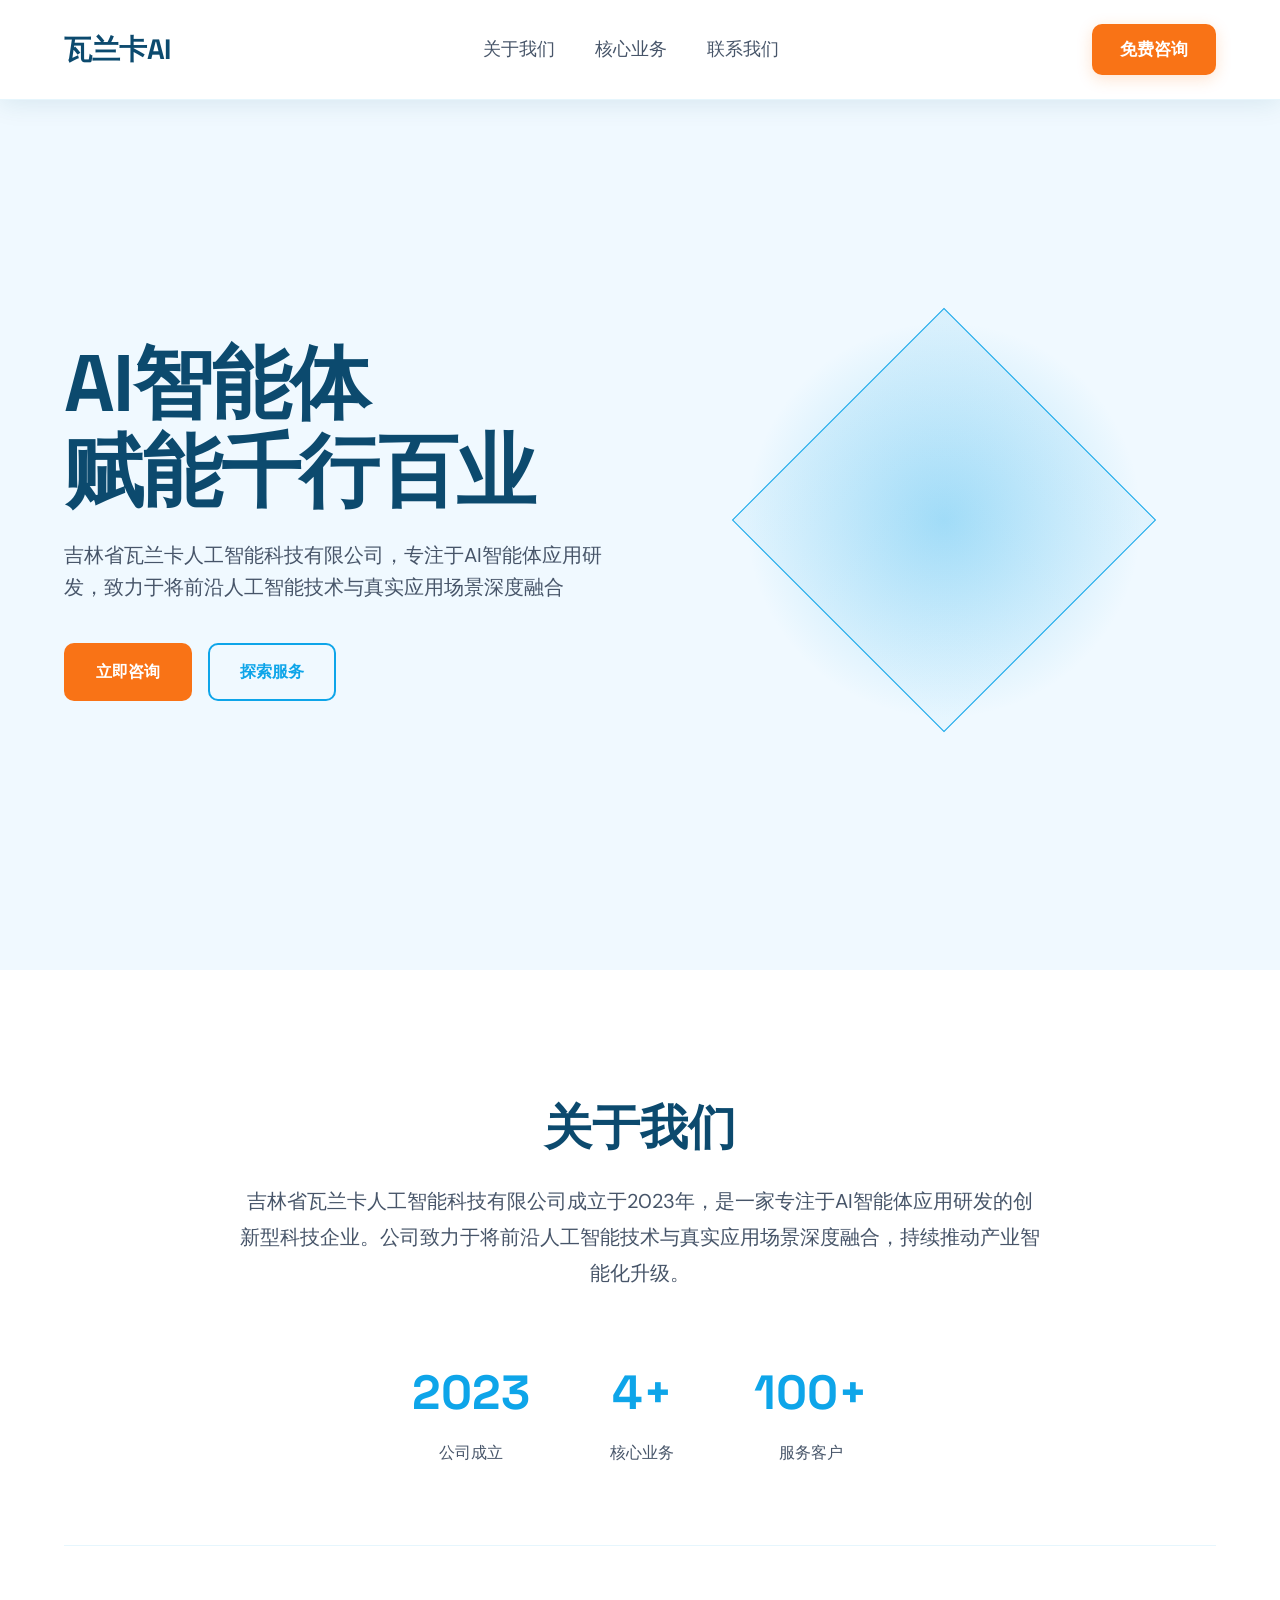
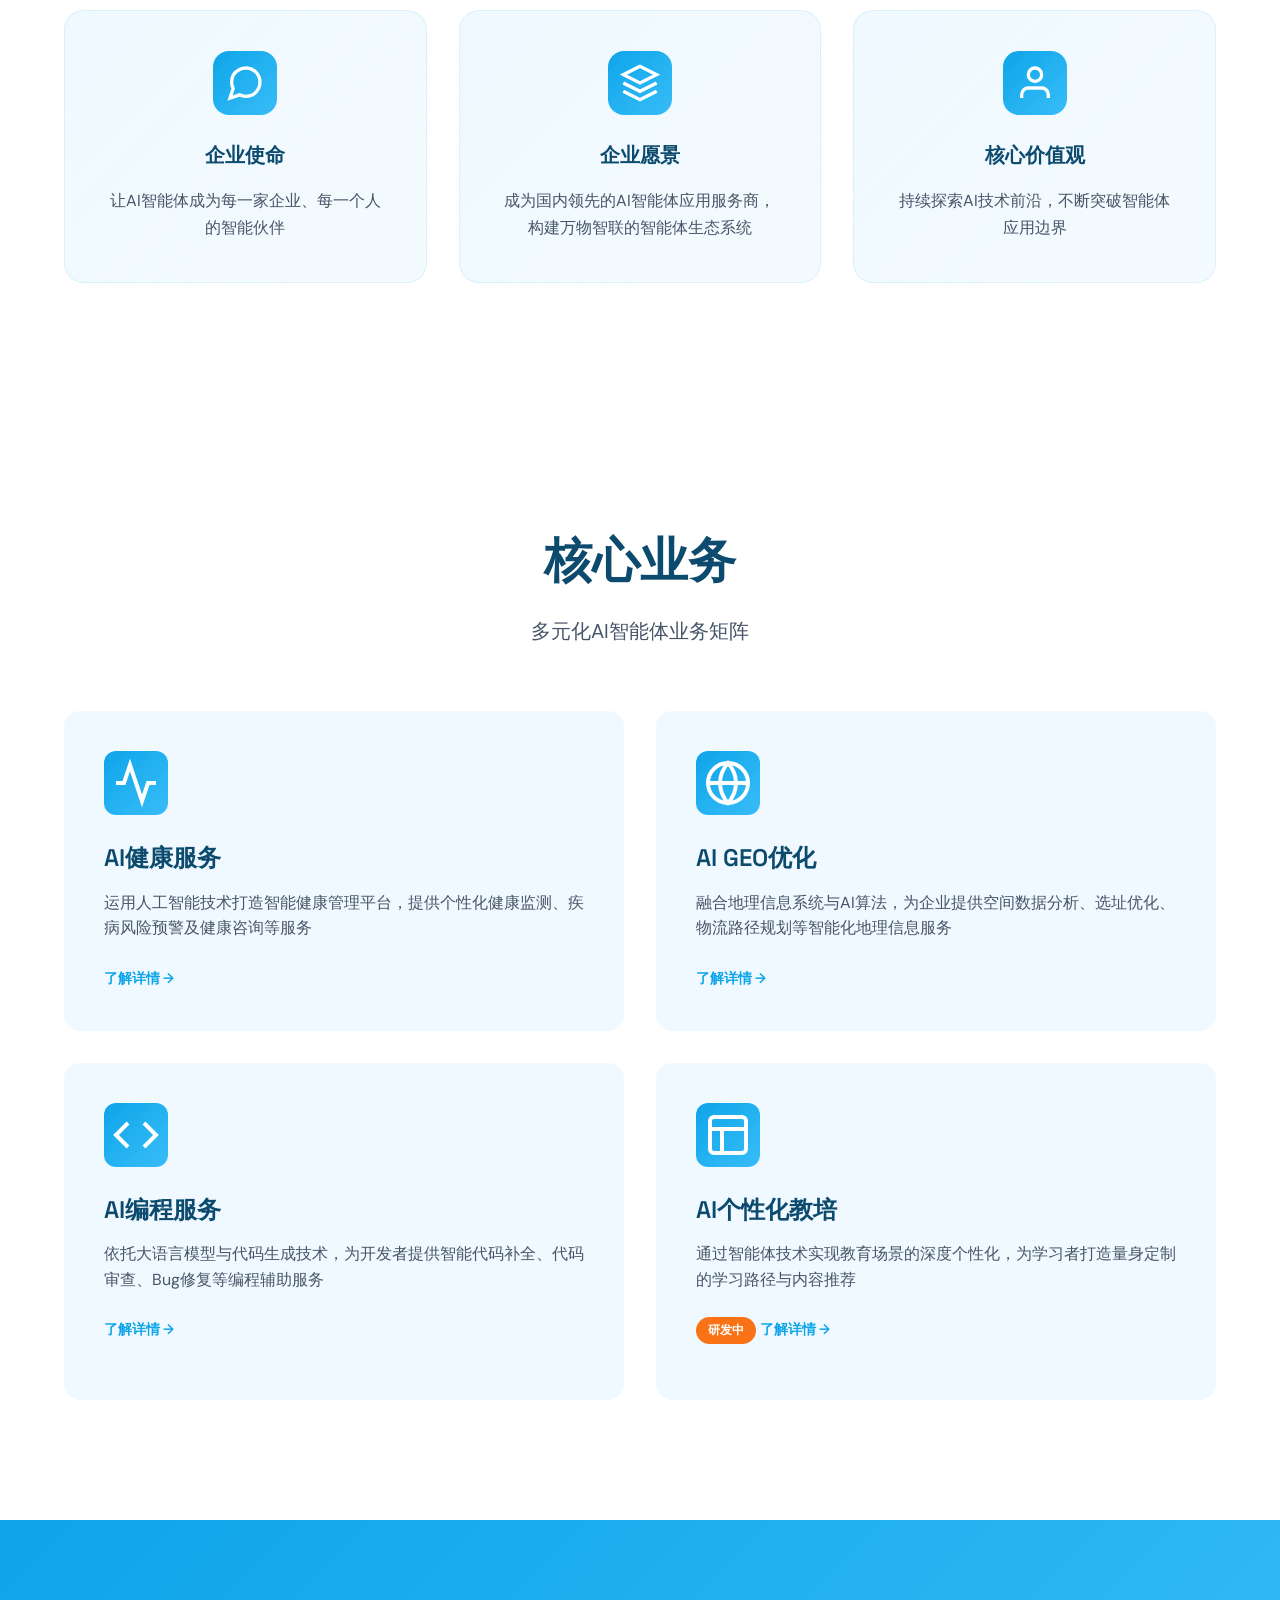
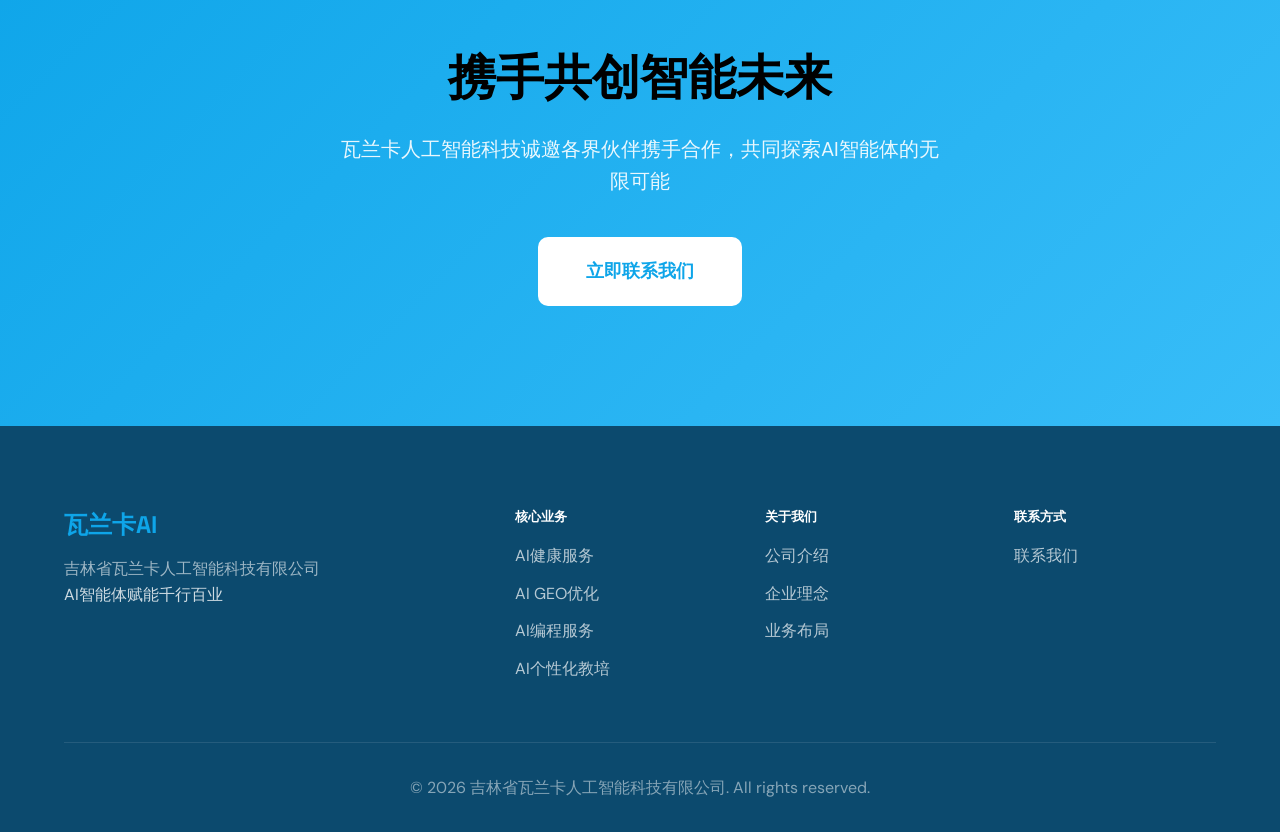
==== commit e3a78c5b: "23" ====
--- a/index.html
+++ b/index.html
@@ -17,7 +17,6 @@
             <div class="nav-menu">
                 <a href="#about" class="nav-link">关于我们</a>
                 <a href="#services" class="nav-link">核心业务</a>
-                <a href="#mission" class="nav-link">企业理念</a>
                 <a href="contact.html" class="nav-link">联系我们</a>
             </div>
             <a href="contact.html" class="nav-cta">免费咨询</a>
@@ -64,6 +63,39 @@
                         </div>
                     </div>
                 </div>
+                
+                <div class="about-mission">
+                    <div class="mission-card">
+                        <div class="mission-icon">
+                            <svg width="40" height="40" viewBox="0 0 24 24" fill="none" stroke="currentColor" stroke-width="2">
+                                <path d="M21 11.5a8.38 8.38 0 0 1-.9 3.8 8.5 8.5 0 0 1-7.6 4.7 8.38 8.38 0 0 1-3.8-.9L3 21l1.9-5.7a8.38 8.38 0 0 1-.9-3.8 8.5 8.5 0 0 1 4.7-7.6 8.38 8.38 0 0 1 3.8-.9h.5a8.48 8.48 0 0 1 8 8v.5z"></path>
+                            </svg>
+                        </div>
+                        <h3 class="mission-title">企业使命</h3>
+                        <p class="mission-content">让AI智能体成为每一家企业、每一个人的智能伙伴</p>
+                    </div>
+                    <div class="mission-card">
+                        <div class="mission-icon">
+                            <svg width="40" height="40" viewBox="0 0 24 24" fill="none" stroke="currentColor" stroke-width="2">
+                                <path d="M12 2L2 7l10 5 10-5-10-5z"></path>
+                                <path d="M2 17l10 5 10-5"></path>
+                                <path d="M2 12l10 5 10-5"></path>
+                            </svg>
+                        </div>
+                        <h3 class="mission-title">企业愿景</h3>
+                        <p class="mission-content">成为国内领先的AI智能体应用服务商，构建万物智联的智能体生态系统</p>
+                    </div>
+                    <div class="mission-card">
+                        <div class="mission-icon">
+                            <svg width="40" height="40" viewBox="0 0 24 24" fill="none" stroke="currentColor" stroke-width="2">
+                                <path d="M20 21v-2a4 4 0 0 0-4-4H8a4 4 0 0 0-4 4v2"></path>
+                                <circle cx="12" cy="7" r="4"></circle>
+                            </svg>
+                        </div>
+                        <h3 class="mission-title">核心价值观</h3>
+                        <p class="mission-content">持续探索AI技术前沿，不断突破智能体应用边界</p>
+                    </div>
+                </div>
             </div>
         </div>
     </section>
@@ -121,46 +153,6 @@
                     <div class="service-badge">研发中</div>
                     <div class="service-button">了解详情 →</div>
                 </a>
-            </div>
-        </div>
-    </section>
-
-    <section id="mission" class="mission">
-        <div class="container">
-            <div class="section-header">
-                <h2 class="section-title">企业理念</h2>
-            </div>
-            <div class="mission-grid">
-                <div class="mission-card">
-                    <div class="mission-icon">
-                        <svg width="40" height="40" viewBox="0 0 24 24" fill="none" stroke="currentColor" stroke-width="2">
-                            <path d="M21 11.5a8.38 8.38 0 0 1-.9 3.8 8.5 8.5 0 0 1-7.6 4.7 8.38 8.38 0 0 1-3.8-.9L3 21l1.9-5.7a8.38 8.38 0 0 1-.9-3.8 8.5 8.5 0 0 1 4.7-7.6 8.38 8.38 0 0 1 3.8-.9h.5a8.48 8.48 0 0 1 8 8v.5z"></path>
-                        </svg>
-                    </div>
-                    <h3 class="mission-title">企业使命</h3>
-                    <p class="mission-content">让AI智能体成为每一家企业、每一个人的智能伙伴</p>
-                </div>
-                <div class="mission-card">
-                    <div class="mission-icon">
-                        <svg width="40" height="40" viewBox="0 0 24 24" fill="none" stroke="currentColor" stroke-width="2">
-                            <path d="M12 2L2 7l10 5 10-5-10-5z"></path>
-                            <path d="M2 17l10 5 10-5"></path>
-                            <path d="M2 12l10 5 10-5"></path>
-                        </svg>
-                    </div>
-                    <h3 class="mission-title">企业愿景</h3>
-                    <p class="mission-content">成为国内领先的AI智能体应用服务商，构建万物智联的智能体生态系统</p>
-                </div>
-                <div class="mission-card">
-                    <div class="mission-icon">
-                        <svg width="40" height="40" viewBox="0 0 24 24" fill="none" stroke="currentColor" stroke-width="2">
-                            <path d="M20 21v-2a4 4 0 0 0-4-4H8a4 4 0 0 0-4 4v2"></path>
-                            <circle cx="12" cy="7" r="4"></circle>
-                        </svg>
-                    </div>
-                    <h3 class="mission-title">核心价值观</h3>
-                    <p class="mission-content">持续探索AI技术前沿，不断突破智能体应用边界</p>
-                </div>
             </div>
         </div>
     </section>
--- a/styles.css
+++ b/styles.css
@@ -269,9 +269,14 @@
 }
 
 .about-content {
+    max-width: 1200px;
+    margin: 0 auto;
+}
+
+.about-text {
+    text-align: center;
     max-width: 800px;
-    margin: 0 auto;
-    text-align: center;
+    margin: 0 auto 80px;
 }
 
 .about-description {
@@ -304,54 +309,52 @@
     color: var(--text-light);
 }
 
-.mission {
-    padding: 120px 0;
-    background: linear-gradient(135deg, var(--primary) 0%, #0284C7 100%);
-}
-
-.mission .section-title {
-    color: var(--white);
-    text-align: center;
-}
-
-.mission-grid {
+.about-mission {
     display: grid;
     grid-template-columns: repeat(3, 1fr);
-    gap: 48px;
+    gap: 32px;
+    padding-top: 64px;
+    border-top: 1px solid rgba(14, 165, 233, 0.1);
 }
 
 .mission-card {
-    background: rgba(255, 255, 255, 0.1);
-    backdrop-filter: blur(10px);
-    padding: 48px;
+    background: linear-gradient(135deg, var(--bg) 0%, rgba(14, 165, 233, 0.05) 100%);
+    padding: 40px;
     border-radius: 20px;
-    border: 1px solid rgba(255, 255, 255, 0.2);
+    border: 1px solid rgba(14, 165, 233, 0.1);
+    text-align: center;
+    transition: all 0.3s ease;
+}
+
+.mission-card:hover {
+    transform: translateY(-4px);
+    box-shadow: 0 12px 32px rgba(12, 74, 110, 0.08);
 }
 
 .mission-icon {
     width: 64px;
     height: 64px;
-    background: rgba(255, 255, 255, 0.2);
+    background: linear-gradient(135deg, var(--primary), var(--secondary));
     border-radius: 16px;
     display: flex;
     align-items: center;
     justify-content: center;
     color: var(--white);
-    margin-bottom: 24px;
+    margin: 0 auto 24px;
 }
 
 .mission-title {
     font-family: 'Space Grotesk', sans-serif;
     font-size: 1.25rem;
     font-weight: 600;
-    color: var(--white);
+    color: var(--text);
     margin-bottom: 16px;
 }
 
 .mission-content {
     font-size: 1rem;
     line-height: 1.7;
-    color: rgba(255, 255, 255, 0.85);
+    color: var(--text-light);
 }
 
 .service-badge {
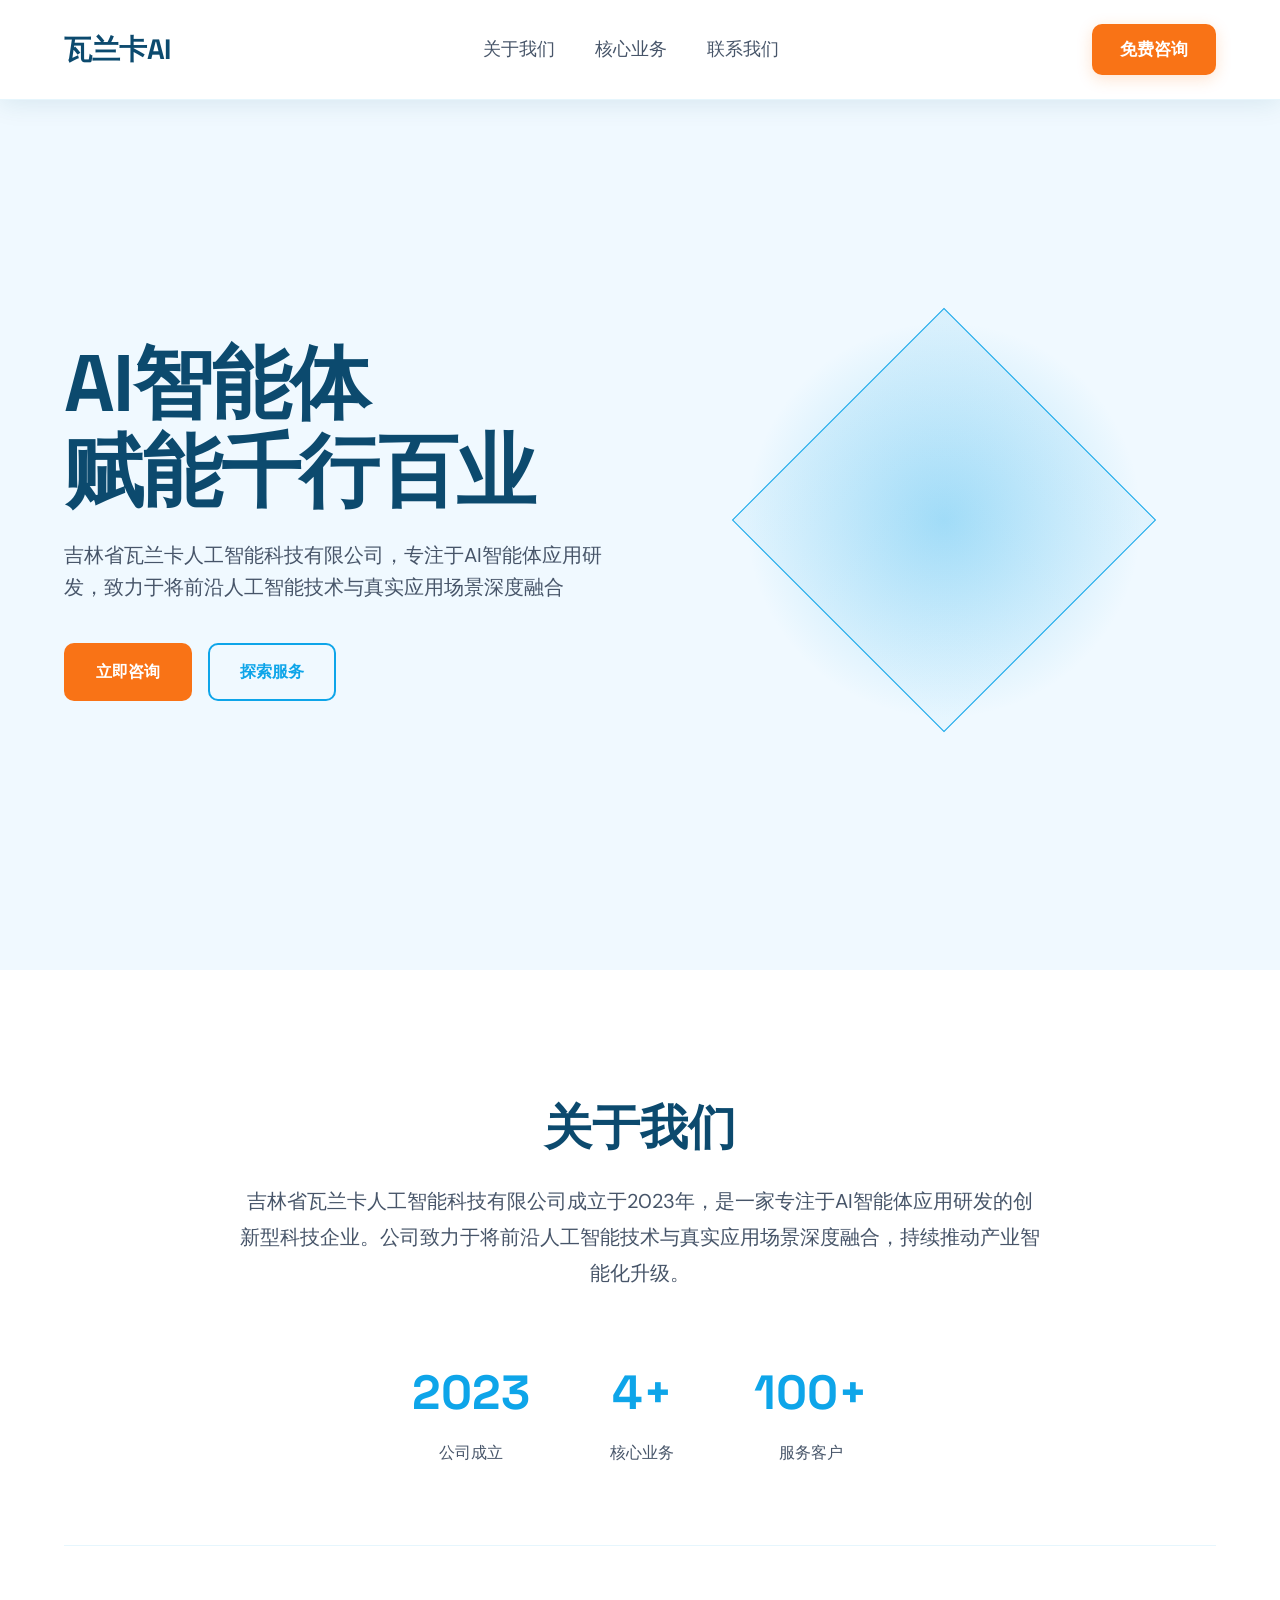
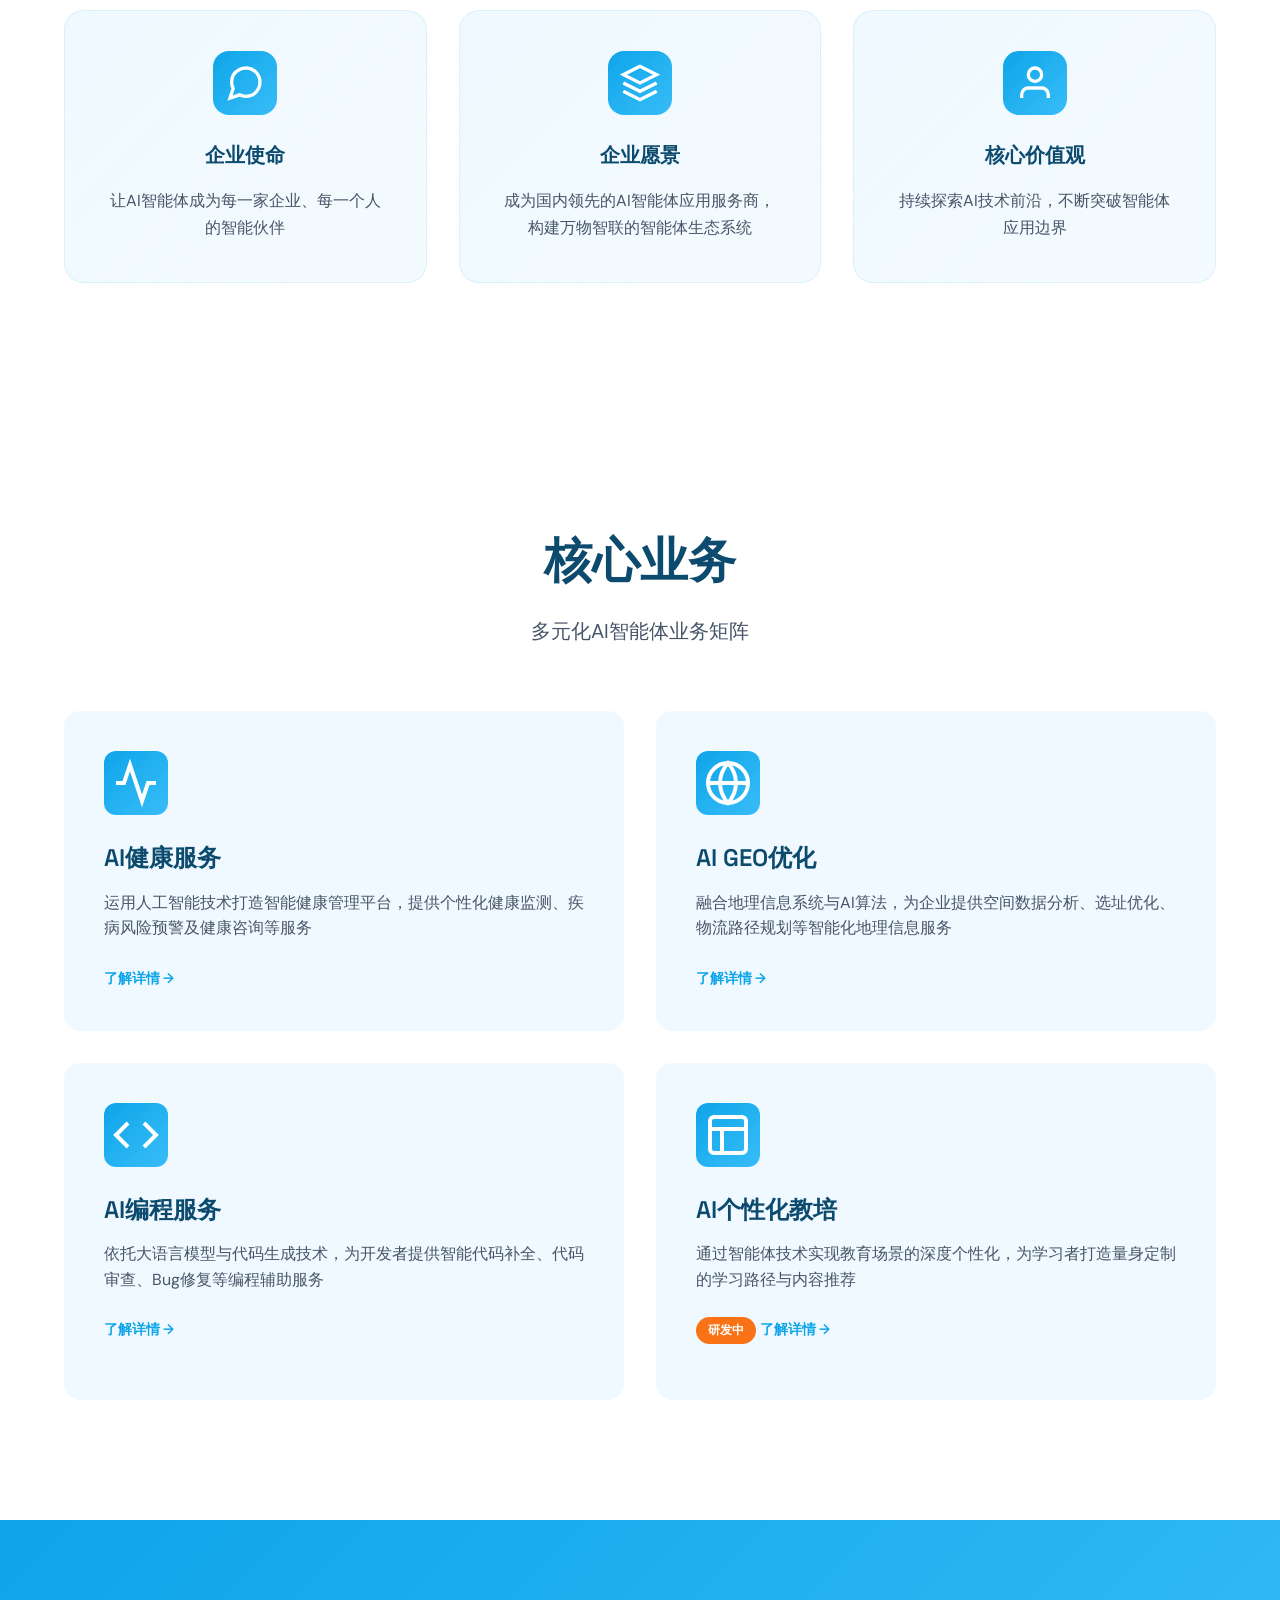
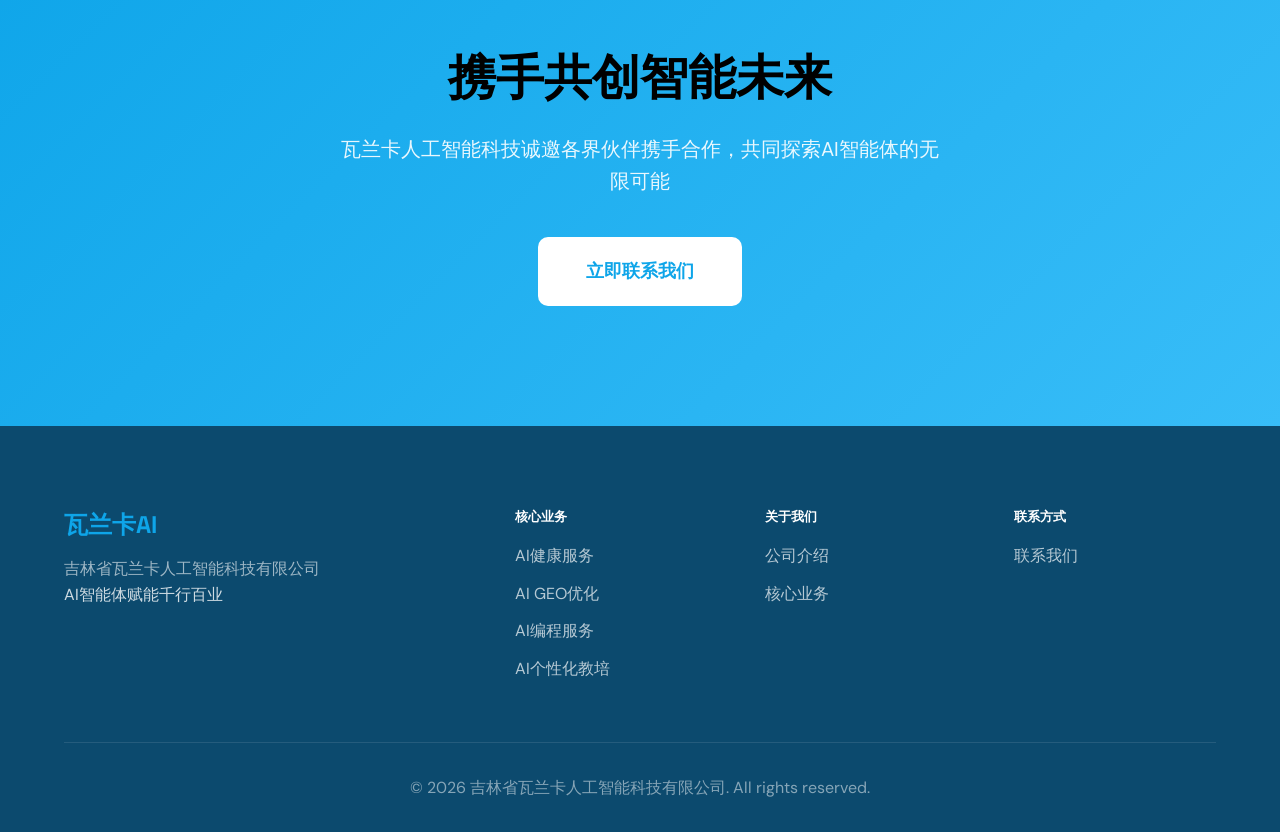
==== commit 6b5d2312: "24" ====
--- a/index.html
+++ b/index.html
@@ -4,7 +4,7 @@
     <meta charset="UTF-8">
     <meta name="viewport" content="width=device-width, initial-scale=1.0">
     <meta name="baidu-site-verification" content="codeva-WSMt9Bp4y4" />
-    <title>吉林省瓦兰卡人工智能科技有限公司 - AI智能赋能千行百业</title>
+    <title>瓦兰卡人工智能科技有限公司 - AI智能赋能千行百业</title>
     <meta name="description" content="吉林省瓦兰卡人工智能科技有限公司，成立于2023年，专注于AI智能体应用研发，提供AI健康服务、AI GEO优化、AI编程服务等创新解决方案。">
     <meta name="keywords" content="瓦兰卡人工智能, AI智能体, AI健康服务, AI GEO优化, AI编程, 智能解决方案">
     <link rel="stylesheet" href="styles.css">
@@ -185,8 +185,7 @@
                 <div class="footer-col">
                     <h5 class="footer-heading">关于我们</h5>
                     <a href="#about" class="footer-link">公司介绍</a>
-                    <a href="#mission" class="footer-link">企业理念</a>
-                    <a href="#services" class="footer-link">业务布局</a>
+                    <a href="#services" class="footer-link">核心业务</a>
                 </div>
                 <div class="footer-col">
                     <h5 class="footer-heading">联系方式</h5>
